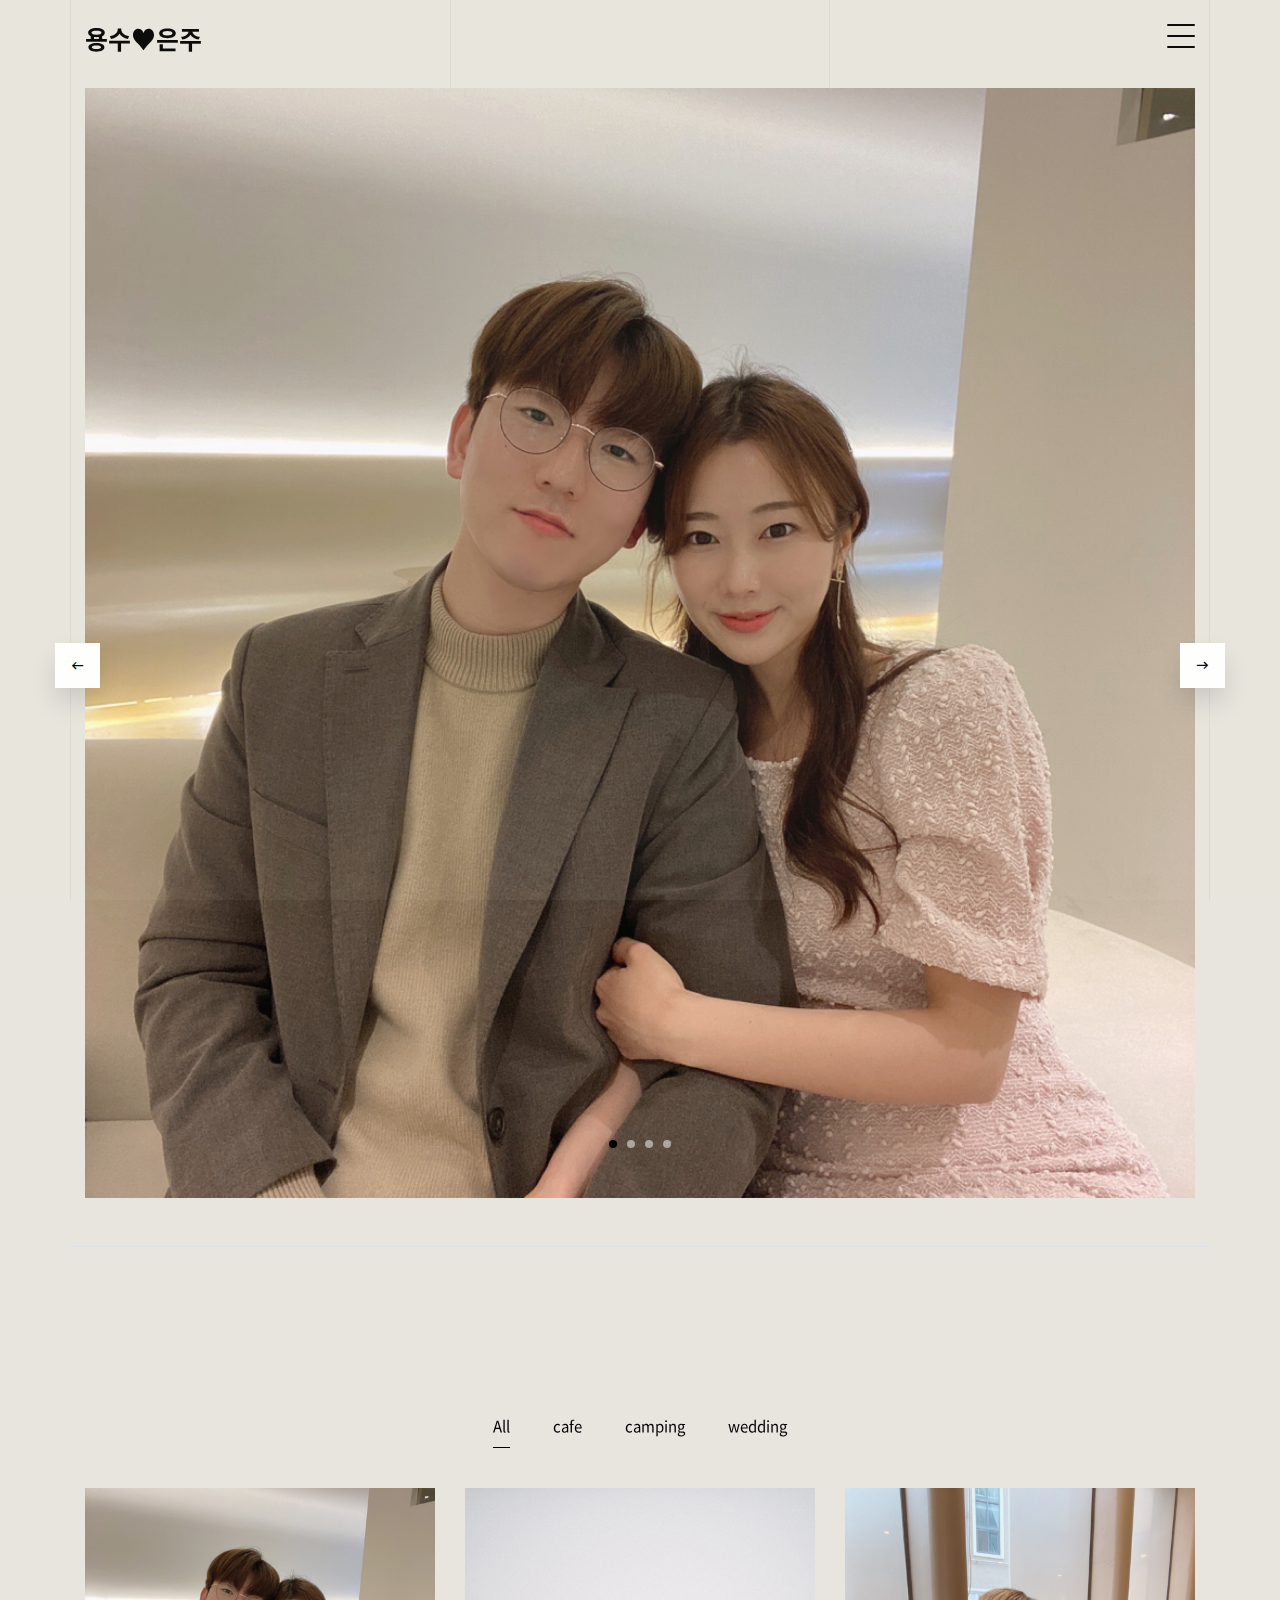
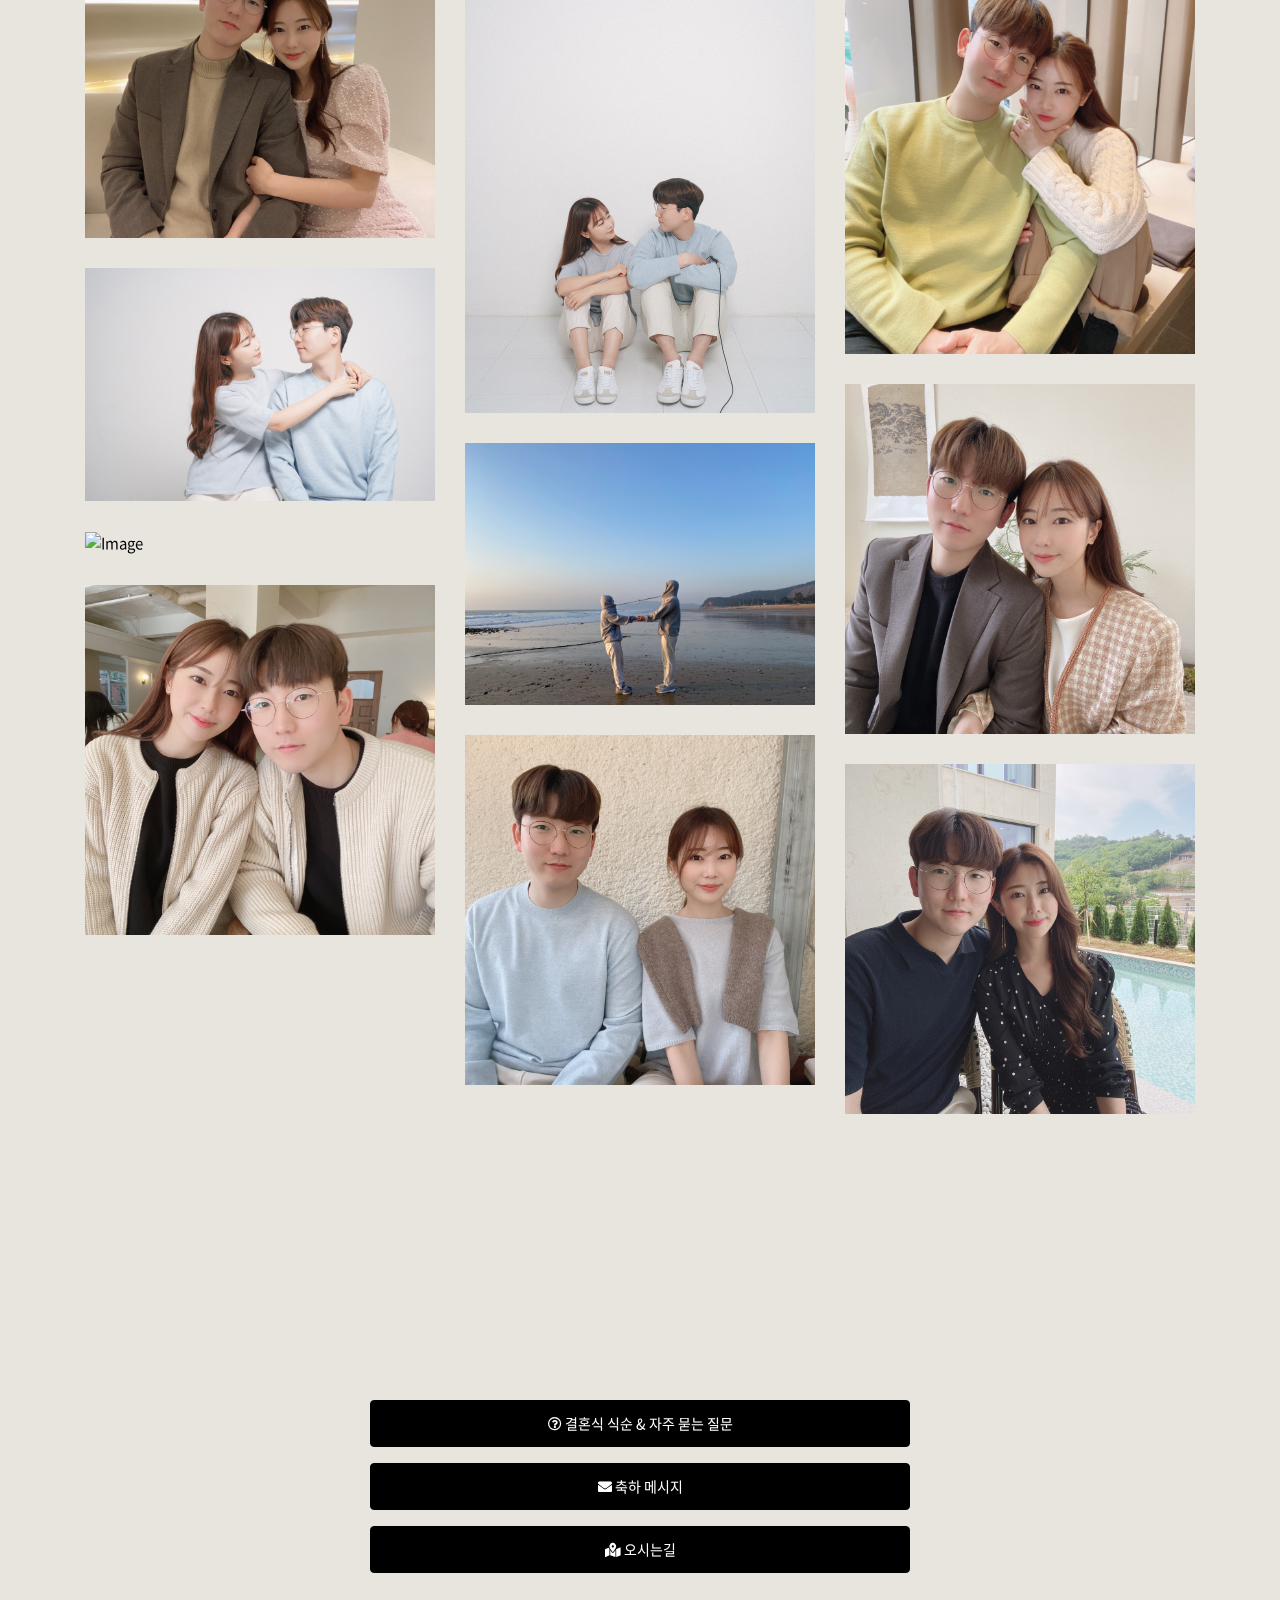
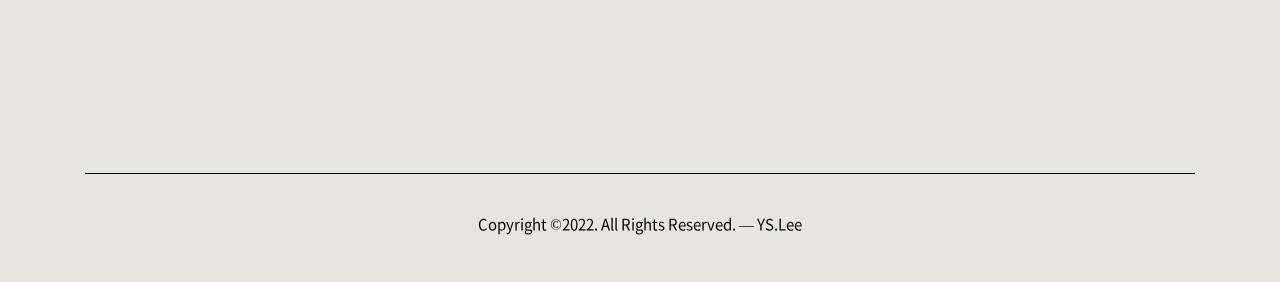
==== gallery.html @ fbb7b059 "main 작업" ====
<!doctype html>
<html lang="ko">
<head>
  <meta charset="utf-8">
  <meta name="viewport" content="width=device-width, initial-scale=1, shrink-to-fit=no">
  <link rel="shortcut icon" href="favicon.png">

  <link href="css/font.css" rel="stylesheet">
  
  <link rel="stylesheet" href="css/bootstrap.min.css">
  <link rel="stylesheet" href="css/animate.min.css">
  <link rel="stylesheet" href="css/owl.carousel.min.css">
  <link rel="stylesheet" href="css/owl.theme.default.min.css">
  <link rel="stylesheet" href="fonts/icomoon/style.css">
  <link rel="stylesheet" href="fonts/feather/style.css">
  <link rel="stylesheet" href="fonts/flaticon/font/flaticon.css">
  <link rel="stylesheet" href="css/jquery.fancybox.min.css">
  <link rel="stylesheet" href="css/aos.css">
  <link rel="stylesheet" href="css/style.css">

  <link rel="stylesheet" href="https://cdnjs.cloudflare.com/ajax/libs/font-awesome/5.8.2/css/all.min.css"/>

  <title>♥ | 용수♥은주</title>
</head>
<body>
  <div class="lines-wrap">
    <div class="lines-inner">
      <div class="lines"></div>
    </div>
  </div>

  <div class="site-mobile-menu site-navbar-target">
    <div class="site-mobile-menu-header">
      <div class="site-mobile-menu-close">
        <span class="icofont-close js-menu-toggle"></span>
      </div>
    </div>
    <div class="site-mobile-menu-body"></div>
  </div>


  <nav class="site-nav">
    <div class="container">
      <div class="site-navigation">
        <a href="index.html" class="logo float-left m-0">용수♥은주</a>

        <ul class="js-clone-nav d-none d-lg-inline-noone text-left site-menu">
          <li><a href="index.html">♥</a></li>
          <li class="active"><a href="gallery.html">갤러리</a></li>
          <li><a href="information.html">정보</a></li>
          <li><a href="#">축하 메시지</a></li>
          <li><a href="#">오시는길</a></li>
        </ul>

        <a href="#" class="burger ml-auto float-right site-menu-toggle js-menu-toggle d-inline-block d-lg-block" data-toggle="collapse" data-target="#main-navbar">
          <span></span>
        </a>

      </div>
    </div>
  </nav>

  <div class="container pt-5 pb-5 mb-5 border-bottom">
    <div class="row">
      <div class="col-lg-12">
        <div class="main-slider owl-single dots-absolute owl-carousel">
          <img src="img/a1.jpg" alt="Image" class="img-fluid">
          <img src="img/a2.jpg" alt="Image" class="img-fluid">
          <img src="img/a3.jpg" alt="Image" class="img-fluid">
          <img src="img/a4.jpg" alt="Image" class="img-fluid">
        </div>
      </div>
    </div>
  </div>

  <div class="site-section" id="portfolio-section">
    <div class="container">

      <div class="filters" data-aos="fade-up" data-aos-delay="100">
        <ul>
          <li class="active" data-filter="*">All</li>
          <li data-filter=".cafe">cafe</li>
          <li data-filter=".camping">camping</li>
          <li data-filter=".wedding">wedding</li>
        </ul>
      </div>

      <div class="filters-content mb-5" data-aos="fade-up" data-aos-delay="200">
        <div class="row grid">
          <div class="isotope-card col-sm-4 all cafe">
            <a href="img/a1.jpg" data-fancybox="gal">
              <img src="img/a1.jpg" alt="Image" class="img-fluid">
              <div class="contents">
                <h3>2020.11</h3>
                <div class="cat">카페</div>
              </div>
            </a>
          </div>

          <div class="isotope-card col-sm-4 all wedding">
            <a href="img/w1.jpg" data-fancybox="gal">
              <img src="img/w1.jpg" alt="Image" class="img-fluid">
              <div class="contents">
                <h3>2021.03</h3>
                <div class="cat">웨딩</div>
              </div>
            </a>
          </div>

          <div class="isotope-card col-sm-4 all cafe">
            <a href="img/q1.jpg" data-fancybox="gal">
              <img src="img/q1.jpg" alt="Image" class="img-fluid">
              <div class="contents">
                <h3>2021.12</h3>
                <div class="cat">카페</div>
              </div>
            </a>
          </div>

          <div class="isotope-card col-sm-4 all wedding">
            <a href="img/w2.jpg" data-fancybox="gal">
              <img src="img/w2.jpg" alt="Image" class="img-fluid">
              <div class="contents">
                <h3>2021.03</h3>
                <div class="cat">웨딩</div>
              </div>
            </a>
          </div>

          <div class="isotope-card col-sm-4 all cafe">
            <a href="img/a2.jpg" data-fancybox="gal">
              <img src="img/a2.jpg" alt="Image" class="img-fluid">
              <div class="contents">
                <h3>2021.01</h3>
                <div class="cat">카페</div>
              </div>
            </a>
          </div>

          <div class="isotope-card col-sm-4 all camping">
            <a href="img/q3.jpg" data-fancybox="gal">
              <img src="img/q3.jpg" alt="Image" class="img-fluid">
              <div class="contents">
                <h3>2021.02</h3>
                <div class="cat">캠핑</div>
              </div>
            </a>
          </div>

          <div class="isotope-card col-sm-4 all camping">
            <a href="img/q4.jpg" data-fancybox="gal">
              <img src="img/q4.jpg" alt="Image" class="img-fluid">
              <div class="contents">
                <h3>2021.09</h3>
                <div class="cat">캠핑</div>
              </div>
            </a>
          </div>

          <div class="isotope-card col-sm-4 all cafe">
            <a href="img/a3.jpg" data-fancybox="gal">
              <img src="img/a3.jpg" alt="Image" class="img-fluid">
              <div class="contents">
                <h3>2021.01</h3>
                <div class="cat">카페</div>
              </div>
            </a>
          </div>

          <div class="isotope-card col-sm-4 all cafe">
            <a href="img/a4.jpg" data-fancybox="gal">
              <img src="img/a4.jpg" alt="Image" class="img-fluid">
              <div class="contents">
                <h3>2021.01</h3>
                <div class="cat">카페</div>
              </div>
            </a>
          </div>

          <div class="isotope-card col-sm-4 all cafe">
            <a href="img/a5.jpg" data-fancybox="gal">
              <img src="img/a5.jpg" alt="Image" class="img-fluid">
              <div class="contents">
                <h3>2021.01</h3>
                <div class="cat">카페</div>
              </div>
            </a>
          </div>

        </div>
      </div>
    </div>
  </div>


  <div class="custom-hero">
    <div class="container">
      <div class="row justify-content-center mb-4">
        <div class="col-lg-6">
          <p class="mt-2"><a href="information.html" class="btn btn-primary" style="width: 100%;"><i class="far fa-question-circle"></i> 결혼식 식순 & 자주 묻는 질문</a></p>
          <p class="mt-2"><a href="#" class="btn btn-primary" style="width: 100%;"><i class="fas fa-envelope"></i> 축하 메시지</a></p>
          <p class="mt-2"><a href="#" class="btn btn-primary" style="width: 100%;"><i class="fas fa-map-marked-alt"></i> 오시는길</a></p>
        </div>
      </div>
    </div>
  </div>

  <div class="site-footer">
    <div class="container">
      <div class="row justify-content-center text-center copyright">
        <div class="col-md-8">
          <p>Copyright &copy;2022. All Rights Reserved. &mdash; YS.Lee</p>
        </div>
      </div>
    </div>
  </div>


  <div id="overlayer"></div>
  <div class="loader">
    <div class="spinner-border" role="status">
      <span class="sr-only">Loading...</span>
    </div>
  </div>

  <script src="js/jquery-3.5.1.min.js"></script>
  <script src="js/jquery-migrate-3.0.0.min.js"></script>
  <script src="js/popper.min.js"></script>    <!--툴팁 및 팝오버 포지셔닝 엔진 js-->
  <script src="js/bootstrap.min.js"></script>    <!--bootstrap js-->
  <script src="js/owl.carousel.min.js"></script>    <!--반응형 캐러셀 슬라이더 js-->
  <script src="js/aos.js"></script>    <!--스크롤 라이브러리에 애니메이션 js-->
  <script src="js/imagesloaded.pkgd.js"></script>    <!--이미지가 모두 로딩되었는지 감지 js-->
  <script src="js/isotope.pkgd.min.js"></script>    <!--항목별로 볼 수 있는 필터와 이미지 정렬 js-->
  <script src="js/jquery.animateNumber.min.js"></script>    <!--숫자 카운팅 js-->
  <script src="js/jquery.stellar.min.js"></script>    <!--화면 스크롤 애니메이션 효과 js-->
  <script src="js/jarallax.min.js"></script>
  <script src="js/jarallax-element.min.js"></script>
  <script src="js/jquery.waypoints.min.js"></script>
  <script src="js/jquery.fancybox.min.js"></script>

  <script src="js/jquery.lettering.js"></script>


  <script src="js/TweenMax.min.js"></script>
  <script src="js/ScrollMagic.min.js"></script>
  <script src="js/scrollmagic.animation.gsap.min.js"></script>
  <script src="js/debug.addIndicators.min.js"></script>


  <script src="js/custom.js"></script>

  
</body>
</html>
---- css/font.css ----
@font-face {
    font-family: 'Noto Sans KR';
    font-style: normal;
    font-weight: 100;
    src: url(../fonts/NotoSans-Thin.woff) format('woff');
}

@font-face {
    font-family: 'Noto Sans KR';
    font-style: normal;
    font-weight: 300;
    src: url(../fonts/NotoSans-Light.woff) format('woff');
}

@font-face {
    font-family: 'Noto Sans KR';
    font-style: normal;
    font-weight: 400;
    src: url(../fonts/NotoSans-Regular.woff) format('woff');
}

@font-face {
    font-family: 'Noto Sans KR';
    font-style: normal;
    font-weight: 500;
    src: url(../fonts/NotoSans-Medium.woff) format('woff');
}

@font-face {
    font-family: 'Noto Sans KR';
    font-style: normal;
    font-weight: 700;
    src: url(../fonts/NotoSans-Bold.woff) format('woff');
}

@font-face {
    font-family: 'Noto Sans KR';
    font-style: normal;
    font-weight: 900;
    src: url(../fonts/NotoSans-Black.woff) format('woff');
}

body, h1, h2, h3, h4, h5, h6, input, textarea, select {
    font-family: 'Noto Sans KR', sans-serif;
}
---- fonts/icomoon/style.css ----
@font-face {
  font-family: 'icomoon';
  src:  url('fonts/icomoon.eot?10si43');
  src:  url('fonts/icomoon.eot?10si43#iefix') format('embedded-opentype'),
    url('fonts/icomoon.ttf?10si43') format('truetype'),
    url('fonts/icomoon.woff?10si43') format('woff'),
    url('fonts/icomoon.svg?10si43#icomoon') format('svg');
  font-weight: normal;
  font-style: normal;
}

[class^="icon-"], [class*=" icon-"] {
  /* use !important to prevent issues with browser extensions that change fonts */
  font-family: 'icomoon' !important;
  speak: none;
  font-style: normal;
  font-weight: normal;
  font-variant: normal;
  text-transform: none;
  line-height: 1;

  /* Better Font Rendering =========== */
  -webkit-font-smoothing: antialiased;
  -moz-osx-font-smoothing: grayscale;
}

.icon-asterisk:before {
  content: "\f069";
}
.icon-plus:before {
  content: "\f067";
}
.icon-question:before {
  content: "\f128";
}
.icon-minus:before {
  content: "\f068";
}
.icon-glass:before {
  content: "\f000";
}
.icon-music:before {
  content: "\f001";
}
.icon-search:before {
  content: "\f002";
}
.icon-envelope-o:before {
  content: "\f003";
}
.icon-heart:before {
  content: "\f004";
}
.icon-star:before {
  content: "\f005";
}
.icon-star-o:before {
  content: "\f006";
}
.icon-user:before {
  content: "\f007";
}
.icon-film:before {
  content: "\f008";
}
.icon-th-large:before {
  content: "\f009";
}
.icon-th:before {
  content: "\f00a";
}
.icon-th-list:before {
  content: "\f00b";
}
.icon-check:before {
  content: "\f00c";
}
.icon-close:before {
  content: "\f00d";
}
.icon-remove:before {
  content: "\f00d";
}
.icon-times:before {
  content: "\f00d";
}
.icon-search-plus:before {
  content: "\f00e";
}
.icon-search-minus:before {
  content: "\f010";
}
.icon-power-off:before {
  content: "\f011";
}
.icon-signal:before {
  content: "\f012";
}
.icon-cog:before {
  content: "\f013";
}
.icon-gear:before {
  content: "\f013";
}
.icon-trash-o:before {
  content: "\f014";
}
.icon-home:before {
  content: "\f015";
}
.icon-file-o:before {
  content: "\f016";
}
.icon-clock-o:before {
  content: "\f017";
}
.icon-road:before {
  content: "\f018";
}
.icon-download:before {
  content: "\f019";
}
.icon-arrow-circle-o-down:before {
  content: "\f01a";
}
.icon-arrow-circle-o-up:before {
  content: "\f01b";
}
.icon-inbox:before {
  content: "\f01c";
}
.icon-play-circle-o:before {
  content: "\f01d";
}
.icon-repeat:before {
  content: "\f01e";
}
.icon-rotate-right:before {
  content: "\f01e";
}
.icon-refresh:before {
  content: "\f021";
}
.icon-list-alt:before {
  content: "\f022";
}
.icon-lock:before {
  content: "\f023";
}
.icon-flag:before {
  content: "\f024";
}
.icon-headphones:before {
  content: "\f025";
}
.icon-volume-off:before {
  content: "\f026";
}
.icon-volume-down:before {
  content: "\f027";
}
.icon-volume-up:before {
  content: "\f028";
}
.icon-qrcode:before {
  content: "\f029";
}
.icon-barcode:before {
  content: "\f02a";
}
.icon-tag:before {
  content: "\f02b";
}
.icon-tags:before {
  content: "\f02c";
}
.icon-book:before {
  content: "\f02d";
}
.icon-bookmark:before {
  content: "\f02e";
}
.icon-print:before {
  content: "\f02f";
}
.icon-camera:before {
  content: "\f030";
}
.icon-font:before {
  content: "\f031";
}
.icon-bold:before {
  content: "\f032";
}
.icon-italic:before {
  content: "\f033";
}
.icon-text-height:before {
  content: "\f034";
}
.icon-text-width:before {
  content: "\f035";
}
.icon-align-left:before {
  content: "\f036";
}
.icon-align-center:before {
  content: "\f037";
}
.icon-align-right:before {
  content: "\f038";
}
.icon-align-justify:before {
  content: "\f039";
}
.icon-list:before {
  content: "\f03a";
}
.icon-dedent:before {
  content: "\f03b";
}
.icon-outdent:before {
  content: "\f03b";
}
.icon-indent:before {
  content: "\f03c";
}
.icon-video-camera:before {
  content: "\f03d";
}
.icon-image:before {
  content: "\f03e";
}
.icon-photo:before {
  content: "\f03e";
}
.icon-picture-o:before {
  content: "\f03e";
}
.icon-pencil:before {
  content: "\f040";
}
.icon-map-marker:before {
  content: "\f041";
}
.icon-adjust:before {
  content: "\f042";
}
.icon-tint:before {
  content: "\f043";
}
.icon-edit:before {
  content: "\f044";
}
.icon-pencil-square-o:before {
  content: "\f044";
}
.icon-share-square-o:before {
  content: "\f045";
}
.icon-check-square-o:before {
  content: "\f046";
}
.icon-arrows:before {
  content: "\f047";
}
.icon-step-backward:before {
  content: "\f048";
}
.icon-fast-backward:before {
  content: "\f049";
}
.icon-backward:before {
  content: "\f04a";
}
.icon-play:before {
  content: "\f04b";
}
.icon-pause:before {
  content: "\f04c";
}
.icon-stop:before {
  content: "\f04d";
}
.icon-forward:before {
  content: "\f04e";
}
.icon-fast-forward:before {
  content: "\f050";
}
.icon-step-forward:before {
  content: "\f051";
}
.icon-eject:before {
  content: "\f052";
}
.icon-chevron-left:before {
  content: "\f053";
}
.icon-chevron-right:before {
  content: "\f054";
}
.icon-plus-circle:before {
  content: "\f055";
}
.icon-minus-circle:before {
  content: "\f056";
}
.icon-times-circle:before {
  content: "\f057";
}
.icon-check-circle:before {
  content: "\f058";
}
.icon-question-circle:before {
  content: "\f059";
}
.icon-info-circle:before {
  content: "\f05a";
}
.icon-crosshairs:before {
  content: "\f05b";
}
.icon-times-circle-o:before {
  content: "\f05c";
}
.icon-check-circle-o:before {
  content: "\f05d";
}
.icon-ban:before {
  content: "\f05e";
}
.icon-arrow-left:before {
  content: "\f060";
}
.icon-arrow-right:before {
  content: "\f061";
}
.icon-arrow-up:before {
  content: "\f062";
}
.icon-arrow-down:before {
  content: "\f063";
}
.icon-mail-forward:before {
  content: "\f064";
}
.icon-share:before {
  content: "\f064";
}
.icon-expand:before {
  content: "\f065";
}
.icon-compress:before {
  content: "\f066";
}
.icon-exclamation-circle:before {
  content: "\f06a";
}
.icon-gift:before {
  content: "\f06b";
}
.icon-leaf:before {
  content: "\f06c";
}
.icon-fire:before {
  content: "\f06d";
}
.icon-eye:before {
  content: "\f06e";
}
.icon-eye-slash:before {
  content: "\f070";
}
.icon-exclamation-triangle:before {
  content: "\f071";
}
.icon-warning:before {
  content: "\f071";
}
.icon-plane:before {
  content: "\f072";
}
.icon-calendar:before {
  content: "\f073";
}
.icon-random:before {
  content: "\f074";
}
.icon-comment:before {
  content: "\f075";
}
.icon-magnet:before {
  content: "\f076";
}
.icon-chevron-up:before {
  content: "\f077";
}
.icon-chevron-down:before {
  content: "\f078";
}
.icon-retweet:before {
  content: "\f079";
}
.icon-shopping-cart:before {
  content: "\f07a";
}
.icon-folder:before {
  content: "\f07b";
}
.icon-folder-open:before {
  content: "\f07c";
}
.icon-arrows-v:before {
  content: "\f07d";
}
.icon-arrows-h:before {
  content: "\f07e";
}
.icon-bar-chart:before {
  content: "\f080";
}
.icon-bar-chart-o:before {
  content: "\f080";
}
.icon-twitter-square:before {
  content: "\f081";
}
.icon-facebook-square:before {
  content: "\f082";
}
.icon-camera-retro:before {
  content: "\f083";
}
.icon-key:before {
  content: "\f084";
}
.icon-cogs:before {
  content: "\f085";
}
.icon-gears:before {
  content: "\f085";
}
.icon-comments:before {
  content: "\f086";
}
.icon-thumbs-o-up:before {
  content: "\f087";
}
.icon-thumbs-o-down:before {
  content: "\f088";
}
.icon-star-half:before {
  content: "\f089";
}
.icon-heart-o:before {
  content: "\f08a";
}
.icon-sign-out:before {
  content: "\f08b";
}
.icon-linkedin-square:before {
  content: "\f08c";
}
.icon-thumb-tack:before {
  content: "\f08d";
}
.icon-external-link:before {
  content: "\f08e";
}
.icon-sign-in:before {
  content: "\f090";
}
.icon-trophy:before {
  content: "\f091";
}
.icon-github-square:before {
  content: "\f092";
}
.icon-upload:before {
  content: "\f093";
}
.icon-lemon-o:before {
  content: "\f094";
}
.icon-phone:before {
  content: "\f095";
}
.icon-square-o:before {
  content: "\f096";
}
.icon-bookmark-o:before {
  content: "\f097";
}
.icon-phone-square:before {
  content: "\f098";
}
.icon-twitter:before {
  content: "\f099";
}
.icon-facebook:before {
  content: "\f09a";
}
.icon-facebook-f:before {
  content: "\f09a";
}
.icon-github:before {
  content: "\f09b";
}
.icon-unlock:before {
  content: "\f09c";
}
.icon-credit-card:before {
  content: "\f09d";
}
.icon-feed:before {
  content: "\f09e";
}
.icon-rss:before {
  content: "\f09e";
}
.icon-hdd-o:before {
  content: "\f0a0";
}
.icon-bullhorn:before {
  content: "\f0a1";
}
.icon-bell-o:before {
  content: "\f0a2";
}
.icon-certificate:before {
  content: "\f0a3";
}
.icon-hand-o-right:before {
  content: "\f0a4";
}
.icon-hand-o-left:before {
  content: "\f0a5";
}
.icon-hand-o-up:before {
  content: "\f0a6";
}
.icon-hand-o-down:before {
  content: "\f0a7";
}
.icon-arrow-circle-left:before {
  content: "\f0a8";
}
.icon-arrow-circle-right:before {
  content: "\f0a9";
}
.icon-arrow-circle-up:before {
  content: "\f0aa";
}
.icon-arrow-circle-down:before {
  content: "\f0ab";
}
.icon-globe:before {
  content: "\f0ac";
}
.icon-wrench:before {
  content: "\f0ad";
}
.icon-tasks:before {
  content: "\f0ae";
}
.icon-filter:before {
  content: "\f0b0";
}
.icon-briefcase:before {
  content: "\f0b1";
}
.icon-arrows-alt:before {
  content: "\f0b2";
}
.icon-group:before {
  content: "\f0c0";
}
.icon-users:before {
  content: "\f0c0";
}
.icon-chain:before {
  content: "\f0c1";
}
.icon-link:before {
  content: "\f0c1";
}
.icon-cloud:before {
  content: "\f0c2";
}
.icon-flask:before {
  content: "\f0c3";
}
.icon-cut:before {
  content: "\f0c4";
}
.icon-scissors:before {
  content: "\f0c4";
}
.icon-copy:before {
  content: "\f0c5";
}
.icon-files-o:before {
  content: "\f0c5";
}
.icon-paperclip:before {
  content: "\f0c6";
}
.icon-floppy-o:before {
  content: "\f0c7";
}
.icon-save:before {
  content: "\f0c7";
}
.icon-square:before {
  content: "\f0c8";
}
.icon-bars:before {
  content: "\f0c9";
}
.icon-navicon:before {
  content: "\f0c9";
}
.icon-reorder:before {
  content: "\f0c9";
}
.icon-list-ul:before {
  content: "\f0ca";
}
.icon-list-ol:before {
  content: "\f0cb";
}
.icon-strikethrough:before {
  content: "\f0cc";
}
.icon-underline:before {
  content: "\f0cd";
}
.icon-table:before {
  content: "\f0ce";
}
.icon-magic:before {
  content: "\f0d0";
}
.icon-truck:before {
  content: "\f0d1";
}
.icon-pinterest:before {
  content: "\f0d2";
}
.icon-pinterest-square:before {
  content: "\f0d3";
}
.icon-google-plus-square:before {
  content: "\f0d4";
}
.icon-google-plus:before {
  content: "\f0d5";
}
.icon-money:before {
  content: "\f0d6";
}
.icon-caret-down:before {
  content: "\f0d7";
}
.icon-caret-up:before {
  content: "\f0d8";
}
.icon-caret-left:before {
  content: "\f0d9";
}
.icon-caret-right:before {
  content: "\f0da";
}
.icon-columns:before {
  content: "\f0db";
}
.icon-sort:before {
  content: "\f0dc";
}
.icon-unsorted:before {
  content: "\f0dc";
}
.icon-sort-desc:before {
  content: "\f0dd";
}
.icon-sort-down:before {
  content: "\f0dd";
}
.icon-sort-asc:before {
  content: "\f0de";
}
.icon-sort-up:before {
  content: "\f0de";
}
.icon-envelope:before {
  content: "\f0e0";
}
.icon-linkedin:before {
  content: "\f0e1";
}
.icon-rotate-left:before {
  content: "\f0e2";
}
.icon-undo:before {
  content: "\f0e2";
}
.icon-gavel:before {
  content: "\f0e3";
}
.icon-legal:before {
  content: "\f0e3";
}
.icon-dashboard:before {
  content: "\f0e4";
}
.icon-tachometer:before {
  content: "\f0e4";
}
.icon-comment-o:before {
  content: "\f0e5";
}
.icon-comments-o:before {
  content: "\f0e6";
}
.icon-bolt:before {
  content: "\f0e7";
}
.icon-flash:before {
  content: "\f0e7";
}
.icon-sitemap:before {
  content: "\f0e8";
}
.icon-umbrella:before {
  content: "\f0e9";
}
.icon-clipboard:before {
  content: "\f0ea";
}
.icon-paste:before {
  content: "\f0ea";
}
.icon-lightbulb-o:before {
  content: "\f0eb";
}
.icon-exchange:before {
  content: "\f0ec";
}
.icon-cloud-download:before {
  content: "\f0ed";
}
.icon-cloud-upload:before {
  content: "\f0ee";
}
.icon-user-md:before {
  content: "\f0f0";
}
.icon-stethoscope:before {
  content: "\f0f1";
}
.icon-suitcase:before {
  content: "\f0f2";
}
.icon-bell:before {
  content: "\f0f3";
}
.icon-coffee:before {
  content: "\f0f4";
}
.icon-cutlery:before {
  content: "\f0f5";
}
.icon-file-text-o:before {
  content: "\f0f6";
}
.icon-building-o:before {
  content: "\f0f7";
}
.icon-hospital-o:before {
  content: "\f0f8";
}
.icon-ambulance:before {
  content: "\f0f9";
}
.icon-medkit:before {
  content: "\f0fa";
}
.icon-fighter-jet:before {
  content: "\f0fb";
}
.icon-beer:before {
  content: "\f0fc";
}
.icon-h-square:before {
  content: "\f0fd";
}
.icon-plus-square:before {
  content: "\f0fe";
}
.icon-angle-double-left:before {
  content: "\f100";
}
.icon-angle-double-right:before {
  content: "\f101";
}
.icon-angle-double-up:before {
  content: "\f102";
}
.icon-angle-double-down:before {
  content: "\f103";
}
.icon-angle-left:before {
  content: "\f104";
}
.icon-angle-right:before {
  content: "\f105";
}
.icon-angle-up:before {
  content: "\f106";
}
.icon-angle-down:before {
  content: "\f107";
}
.icon-desktop:before {
  content: "\f108";
}
.icon-laptop:before {
  content: "\f109";
}
.icon-tablet:before {
  content: "\f10a";
}
.icon-mobile:before {
  content: "\f10b";
}
.icon-mobile-phone:before {
  content: "\f10b";
}
.icon-circle-o:before {
  content: "\f10c";
}
.icon-quote-left:before {
  content: "\f10d";
}
.icon-quote-right:before {
  content: "\f10e";
}
.icon-spinner:before {
  content: "\f110";
}
.icon-circle:before {
  content: "\f111";
}
.icon-mail-reply:before {
  content: "\f112";
}
.icon-reply:before {
  content: "\f112";
}
.icon-github-alt:before {
  content: "\f113";
}
.icon-folder-o:before {
  content: "\f114";
}
.icon-folder-open-o:before {
  content: "\f115";
}
.icon-smile-o:before {
  content: "\f118";
}
.icon-frown-o:before {
  content: "\f119";
}
.icon-meh-o:before {
  content: "\f11a";
}
.icon-gamepad:before {
  content: "\f11b";
}
.icon-keyboard-o:before {
  content: "\f11c";
}
.icon-flag-o:before {
  content: "\f11d";
}
.icon-flag-checkered:before {
  content: "\f11e";
}
.icon-terminal:before {
  content: "\f120";
}
.icon-code:before {
  content: "\f121";
}
.icon-mail-reply-all:before {
  content: "\f122";
}
.icon-reply-all:before {
  content: "\f122";
}
.icon-star-half-empty:before {
  content: "\f123";
}
.icon-star-half-full:before {
  content: "\f123";
}
.icon-star-half-o:before {
  content: "\f123";
}
.icon-location-arrow:before {
  content: "\f124";
}
.icon-crop:before {
  content: "\f125";
}
.icon-code-fork:before {
  content: "\f126";
}
.icon-chain-broken:before {
  content: "\f127";
}
.icon-unlink:before {
  content: "\f127";
}
.icon-info:before {
  content: "\f129";
}
.icon-exclamation:before {
  content: "\f12a";
}
.icon-superscript:before {
  content: "\f12b";
}
.icon-subscript:before {
  content: "\f12c";
}
.icon-eraser:before {
  content: "\f12d";
}
.icon-puzzle-piece:before {
  content: "\f12e";
}
.icon-microphone:before {
  content: "\f130";
}
.icon-microphone-slash:before {
  content: "\f131";
}
.icon-shield:before {
  content: "\f132";
}
.icon-calendar-o:before {
  content: "\f133";
}
.icon-fire-extinguisher:before {
  content: "\f134";
}
.icon-rocket:before {
  content: "\f135";
}
.icon-maxcdn:before {
  content: "\f136";
}
.icon-chevron-circle-left:before {
  content: "\f137";
}
.icon-chevron-circle-right:before {
  content: "\f138";
}
.icon-chevron-circle-up:before {
  content: "\f139";
}
.icon-chevron-circle-down:before {
  content: "\f13a";
}
.icon-html5:before {
  content: "\f13b";
}
.icon-css3:before {
  content: "\f13c";
}
.icon-anchor:before {
  content: "\f13d";
}
.icon-unlock-alt:before {
  content: "\f13e";
}
.icon-bullseye:before {
  content: "\f140";
}
.icon-ellipsis-h:before {
  content: "\f141";
}
.icon-ellipsis-v:before {
  content: "\f142";
}
.icon-rss-square:before {
  content: "\f143";
}
.icon-play-circle:before {
  content: "\f144";
}
.icon-ticket:before {
  content: "\f145";
}
.icon-minus-square:before {
  content: "\f146";
}
.icon-minus-square-o:before {
  content: "\f147";
}
.icon-level-up:before {
  content: "\f148";
}
.icon-level-down:before {
  content: "\f149";
}
.icon-check-square:before {
  content: "\f14a";
}
.icon-pencil-square:before {
  content: "\f14b";
}
.icon-external-link-square:before {
  content: "\f14c";
}
.icon-share-square:before {
  content: "\f14d";
}
.icon-compass:before {
  content: "\f14e";
}
.icon-caret-square-o-down:before {
  content: "\f150";
}
.icon-toggle-down:before {
  content: "\f150";
}
.icon-caret-square-o-up:before {
  content: "\f151";
}
.icon-toggle-up:before {
  content: "\f151";
}
.icon-caret-square-o-right:before {
  content: "\f152";
}
.icon-toggle-right:before {
  content: "\f152";
}
.icon-eur:before {
  content: "\f153";
}
.icon-euro:before {
  content: "\f153";
}
.icon-gbp:before {
  content: "\f154";
}
.icon-dollar:before {
  content: "\f155";
}
.icon-usd:before {
  content: "\f155";
}
.icon-inr:before {
  content: "\f156";
}
.icon-rupee:before {
  content: "\f156";
}
.icon-cny:before {
  content: "\f157";
}
.icon-jpy:before {
  content: "\f157";
}
.icon-rmb:before {
  content: "\f157";
}
.icon-yen:before {
  content: "\f157";
}
.icon-rouble:before {
  content: "\f158";
}
.icon-rub:before {
  content: "\f158";
}
.icon-ruble:before {
  content: "\f158";
}
.icon-krw:before {
  content: "\f159";
}
.icon-won:before {
  content: "\f159";
}
.icon-bitcoin:before {
  content: "\f15a";
}
.icon-btc:before {
  content: "\f15a";
}
.icon-file:before {
  content: "\f15b";
}
.icon-file-text:before {
  content: "\f15c";
}
.icon-sort-alpha-asc:before {
  content: "\f15d";
}
.icon-sort-alpha-desc:before {
  content: "\f15e";
}
.icon-sort-amount-asc:before {
  content: "\f160";
}
.icon-sort-amount-desc:before {
  content: "\f161";
}
.icon-sort-numeric-asc:before {
  content: "\f162";
}
.icon-sort-numeric-desc:before {
  content: "\f163";
}
.icon-thumbs-up:before {
  content: "\f164";
}
.icon-thumbs-down:before {
  content: "\f165";
}
.icon-youtube-square:before {
  content: "\f166";
}
.icon-youtube:before {
  content: "\f167";
}
.icon-xing:before {
  content: "\f168";
}
.icon-xing-square:before {
  content: "\f169";
}
.icon-youtube-play:before {
  content: "\f16a";
}
.icon-dropbox:before {
  content: "\f16b";
}
.icon-stack-overflow:before {
  content: "\f16c";
}
.icon-instagram:before {
  content: "\f16d";
}
.icon-flickr:before {
  content: "\f16e";
}
.icon-adn:before {
  content: "\f170";
}
.icon-bitbucket:before {
  content: "\f171";
}
.icon-bitbucket-square:before {
  content: "\f172";
}
.icon-tumblr:before {
  content: "\f173";
}
.icon-tumblr-square:before {
  content: "\f174";
}
.icon-long-arrow-down:before {
  content: "\f175";
}
.icon-long-arrow-up:before {
  content: "\f176";
}
.icon-long-arrow-left:before {
  content: "\f177";
}
.icon-long-arrow-right:before {
  content: "\f178";
}
.icon-apple:before {
  content: "\f179";
}
.icon-windows:before {
  content: "\f17a";
}
.icon-android:before {
  content: "\f17b";
}
.icon-linux:before {
  content: "\f17c";
}
.icon-dribbble:before {
  content: "\f17d";
}
.icon-skype:before {
  content: "\f17e";
}
.icon-foursquare:before {
  content: "\f180";
}
.icon-trello:before {
  content: "\f181";
}
.icon-female:before {
  content: "\f182";
}
.icon-male:before {
  content: "\f183";
}
.icon-gittip:before {
  content: "\f184";
}
.icon-gratipay:before {
  content: "\f184";
}
.icon-sun-o:before {
  content: "\f185";
}
.icon-moon-o:before {
  content: "\f186";
}
.icon-archive:before {
  content: "\f187";
}
.icon-bug:before {
  content: "\f188";
}
.icon-vk:before {
  content: "\f189";
}
.icon-weibo:before {
  content: "\f18a";
}
.icon-renren:before {
  content: "\f18b";
}
.icon-pagelines:before {
  content: "\f18c";
}
.icon-stack-exchange:before {
  content: "\f18d";
}
.icon-arrow-circle-o-right:before {
  content: "\f18e";
}
.icon-arrow-circle-o-left:before {
  content: "\f190";
}
.icon-caret-square-o-left:before {
  content: "\f191";
}
.icon-toggle-left:before {
  content: "\f191";
}
.icon-dot-circle-o:before {
  content: "\f192";
}
.icon-wheelchair:before {
  content: "\f193";
}
.icon-vimeo-square:before {
  content: "\f194";
}
.icon-try:before {
  content: "\f195";
}
.icon-turkish-lira:before {
  content: "\f195";
}
.icon-plus-square-o:before {
  content: "\f196";
}
.icon-space-shuttle:before {
  content: "\f197";
}
.icon-slack:before {
  content: "\f198";
}
.icon-envelope-square:before {
  content: "\f199";
}
.icon-wordpress:before {
  content: "\f19a";
}
.icon-openid:before {
  content: "\f19b";
}
.icon-bank:before {
  content: "\f19c";
}
.icon-institution:before {
  content: "\f19c";
}
.icon-university:before {
  content: "\f19c";
}
.icon-graduation-cap:before {
  content: "\f19d";
}
.icon-mortar-board:before {
  content: "\f19d";
}
.icon-yahoo:before {
  content: "\f19e";
}
.icon-google:before {
  content: "\f1a0";
}
.icon-reddit:before {
  content: "\f1a1";
}
.icon-reddit-square:before {
  content: "\f1a2";
}
.icon-stumbleupon-circle:before {
  content: "\f1a3";
}
.icon-stumbleupon:before {
  content: "\f1a4";
}
.icon-delicious:before {
  content: "\f1a5";
}
.icon-digg:before {
  content: "\f1a6";
}
.icon-pied-piper-pp:before {
  content: "\f1a7";
}
.icon-pied-piper-alt:before {
  content: "\f1a8";
}
.icon-drupal:before {
  content: "\f1a9";
}
.icon-joomla:before {
  content: "\f1aa";
}
.icon-language:before {
  content: "\f1ab";
}
.icon-fax:before {
  content: "\f1ac";
}
.icon-building:before {
  content: "\f1ad";
}
.icon-child:before {
  content: "\f1ae";
}
.icon-paw:before {
  content: "\f1b0";
}
.icon-spoon:before {
  content: "\f1b1";
}
.icon-cube:before {
  content: "\f1b2";
}
.icon-cubes:before {
  content: "\f1b3";
}
.icon-behance:before {
  content: "\f1b4";
}
.icon-behance-square:before {
  content: "\f1b5";
}
.icon-steam:before {
  content: "\f1b6";
}
.icon-steam-square:before {
  content: "\f1b7";
}
.icon-recycle:before {
  content: "\f1b8";
}
.icon-automobile:before {
  content: "\f1b9";
}
.icon-car:before {
  content: "\f1b9";
}
.icon-cab:before {
  content: "\f1ba";
}
.icon-taxi:before {
  content: "\f1ba";
}
.icon-tree:before {
  content: "\f1bb";
}
.icon-spotify:before {
  content: "\f1bc";
}
.icon-deviantart:before {
  content: "\f1bd";
}
.icon-soundcloud:before {
  content: "\f1be";
}
.icon-database:before {
  content: "\f1c0";
}
.icon-file-pdf-o:before {
  content: "\f1c1";
}
.icon-file-word-o:before {
  content: "\f1c2";
}
.icon-file-excel-o:before {
  content: "\f1c3";
}
.icon-file-powerpoint-o:before {
  content: "\f1c4";
}
.icon-file-image-o:before {
  content: "\f1c5";
}
.icon-file-photo-o:before {
  content: "\f1c5";
}
.icon-file-picture-o:before {
  content: "\f1c5";
}
.icon-file-archive-o:before {
  content: "\f1c6";
}
.icon-file-zip-o:before {
  content: "\f1c6";
}
.icon-file-audio-o:before {
  content: "\f1c7";
}
.icon-file-sound-o:before {
  content: "\f1c7";
}
.icon-file-movie-o:before {
  content: "\f1c8";
}
.icon-file-video-o:before {
  content: "\f1c8";
}
.icon-file-code-o:before {
  content: "\f1c9";
}
.icon-vine:before {
  content: "\f1ca";
}
.icon-codepen:before {
  content: "\f1cb";
}
.icon-jsfiddle:before {
  content: "\f1cc";
}
.icon-life-bouy:before {
  content: "\f1cd";
}
.icon-life-buoy:before {
  content: "\f1cd";
}
.icon-life-ring:before {
  content: "\f1cd";
}
.icon-life-saver:before {
  content: "\f1cd";
}
.icon-support:before {
  content: "\f1cd";
}
.icon-circle-o-notch:before {
  content: "\f1ce";
}
.icon-ra:before {
  content: "\f1d0";
}
.icon-rebel:before {
  content: "\f1d0";
}
.icon-resistance:before {
  content: "\f1d0";
}
.icon-empire:before {
  content: "\f1d1";
}
.icon-ge:before {
  content: "\f1d1";
}
.icon-git-square:before {
  content: "\f1d2";
}
.icon-git:before {
  content: "\f1d3";
}
.icon-hacker-news:before {
  content: "\f1d4";
}
.icon-y-combinator-square:before {
  content: "\f1d4";
}
.icon-yc-square:before {
  content: "\f1d4";
}
.icon-tencent-weibo:before {
  content: "\f1d5";
}
.icon-qq:before {
  content: "\f1d6";
}
.icon-wechat:before {
  content: "\f1d7";
}
.icon-weixin:before {
  content: "\f1d7";
}
.icon-paper-plane:before {
  content: "\f1d8";
}
.icon-send:before {
  content: "\f1d8";
}
.icon-paper-plane-o:before {
  content: "\f1d9";
}
.icon-send-o:before {
  content: "\f1d9";
}
.icon-history:before {
  content: "\f1da";
}
.icon-circle-thin:before {
  content: "\f1db";
}
.icon-header:before {
  content: "\f1dc";
}
.icon-paragraph:before {
  content: "\f1dd";
}
.icon-sliders:before {
  content: "\f1de";
}
.icon-share-alt:before {
  content: "\f1e0";
}
.icon-share-alt-square:before {
  content: "\f1e1";
}
.icon-bomb:before {
  content: "\f1e2";
}
.icon-futbol-o:before {
  content: "\f1e3";
}
.icon-soccer-ball-o:before {
  content: "\f1e3";
}
.icon-tty:before {
  content: "\f1e4";
}
.icon-binoculars:before {
  content: "\f1e5";
}
.icon-plug:before {
  content: "\f1e6";
}
.icon-slideshare:before {
  content: "\f1e7";
}
.icon-twitch:before {
  content: "\f1e8";
}
.icon-yelp:before {
  content: "\f1e9";
}
.icon-newspaper-o:before {
  content: "\f1ea";
}
.icon-wifi:before {
  content: "\f1eb";
}
.icon-calculator:before {
  content: "\f1ec";
}
.icon-paypal:before {
  content: "\f1ed";
}
.icon-google-wallet:before {
  content: "\f1ee";
}
.icon-cc-visa:before {
  content: "\f1f0";
}
.icon-cc-mastercard:before {
  content: "\f1f1";
}
.icon-cc-discover:before {
  content: "\f1f2";
}
.icon-cc-amex:before {
  content: "\f1f3";
}
.icon-cc-paypal:before {
  content: "\f1f4";
}
.icon-cc-stripe:before {
  content: "\f1f5";
}
.icon-bell-slash:before {
  content: "\f1f6";
}
.icon-bell-slash-o:before {
  content: "\f1f7";
}
.icon-trash:before {
  content: "\f1f8";
}
.icon-copyright:before {
  content: "\f1f9";
}
.icon-at:before {
  content: "\f1fa";
}
.icon-eyedropper:before {
  content: "\f1fb";
}
.icon-paint-brush:before {
  content: "\f1fc";
}
.icon-birthday-cake:before {
  content: "\f1fd";
}
.icon-area-chart:before {
  content: "\f1fe";
}
.icon-pie-chart:before {
  content: "\f200";
}
.icon-line-chart:before {
  content: "\f201";
}
.icon-lastfm:before {
  content: "\f202";
}
.icon-lastfm-square:before {
  content: "\f203";
}
.icon-toggle-off:before {
  content: "\f204";
}
.icon-toggle-on:before {
  content: "\f205";
}
.icon-bicycle:before {
  content: "\f206";
}
.icon-bus:before {
  content: "\f207";
}
.icon-ioxhost:before {
  content: "\f208";
}
.icon-angellist:before {
  content: "\f209";
}
.icon-cc:before {
  content: "\f20a";
}
.icon-ils:before {
  content: "\f20b";
}
.icon-shekel:before {
  content: "\f20b";
}
.icon-sheqel:before {
  content: "\f20b";
}
.icon-meanpath:before {
  content: "\f20c";
}
.icon-buysellads:before {
  content: "\f20d";
}
.icon-connectdevelop:before {
  content: "\f20e";
}
.icon-dashcube:before {
  content: "\f210";
}
.icon-forumbee:before {
  content: "\f211";
}
.icon-leanpub:before {
  content: "\f212";
}
.icon-sellsy:before {
  content: "\f213";
}
.icon-shirtsinbulk:before {
  content: "\f214";
}
.icon-simplybuilt:before {
  content: "\f215";
}
.icon-skyatlas:before {
  content: "\f216";
}
.icon-cart-plus:before {
  content: "\f217";
}
.icon-cart-arrow-down:before {
  content: "\f218";
}
.icon-diamond:before {
  content: "\f219";
}
.icon-ship:before {
  content: "\f21a";
}
.icon-user-secret:before {
  content: "\f21b";
}
.icon-motorcycle:before {
  content: "\f21c";
}
.icon-street-view:before {
  content: "\f21d";
}
.icon-heartbeat:before {
  content: "\f21e";
}
.icon-venus:before {
  content: "\f221";
}
.icon-mars:before {
  content: "\f222";
}
.icon-mercury:before {
  content: "\f223";
}
.icon-intersex:before {
  content: "\f224";
}
.icon-transgender:before {
  content: "\f224";
}
.icon-transgender-alt:before {
  content: "\f225";
}
.icon-venus-double:before {
  content: "\f226";
}
.icon-mars-double:before {
  content: "\f227";
}
.icon-venus-mars:before {
  content: "\f228";
}
.icon-mars-stroke:before {
  content: "\f229";
}
.icon-mars-stroke-v:before {
  content: "\f22a";
}
.icon-mars-stroke-h:before {
  content: "\f22b";
}
.icon-neuter:before {
  content: "\f22c";
}
.icon-genderless:before {
  content: "\f22d";
}
.icon-facebook-official:before {
  content: "\f230";
}
.icon-pinterest-p:before {
  content: "\f231";
}
.icon-whatsapp:before {
  content: "\f232";
}
.icon-server:before {
  content: "\f233";
}
.icon-user-plus:before {
  content: "\f234";
}
.icon-user-times:before {
  content: "\f235";
}
.icon-bed:before {
  content: "\f236";
}
.icon-hotel:before {
  content: "\f236";
}
.icon-viacoin:before {
  content: "\f237";
}
.icon-train:before {
  content: "\f238";
}
.icon-subway:before {
  content: "\f239";
}
.icon-medium:before {
  content: "\f23a";
}
.icon-y-combinator:before {
  content: "\f23b";
}
.icon-yc:before {
  content: "\f23b";
}
.icon-optin-monster:before {
  content: "\f23c";
}
.icon-opencart:before {
  content: "\f23d";
}
.icon-expeditedssl:before {
  content: "\f23e";
}
.icon-battery:before {
  content: "\f240";
}
.icon-battery-4:before {
  content: "\f240";
}
.icon-battery-full:before {
  content: "\f240";
}
.icon-battery-3:before {
  content: "\f241";
}
.icon-battery-three-quarters:before {
  content: "\f241";
}
.icon-battery-2:before {
  content: "\f242";
}
.icon-battery-half:before {
  content: "\f242";
}
.icon-battery-1:before {
  content: "\f243";
}
.icon-battery-quarter:before {
  content: "\f243";
}
.icon-battery-0:before {
  content: "\f244";
}
.icon-battery-empty:before {
  content: "\f244";
}
.icon-mouse-pointer:before {
  content: "\f245";
}
.icon-i-cursor:before {
  content: "\f246";
}
.icon-object-group:before {
  content: "\f247";
}
.icon-object-ungroup:before {
  content: "\f248";
}
.icon-sticky-note:before {
  content: "\f249";
}
.icon-sticky-note-o:before {
  content: "\f24a";
}
.icon-cc-jcb:before {
  content: "\f24b";
}
.icon-cc-diners-club:before {
  content: "\f24c";
}
.icon-clone:before {
  content: "\f24d";
}
.icon-balance-scale:before {
  content: "\f24e";
}
.icon-hourglass-o:before {
  content: "\f250";
}
.icon-hourglass-1:before {
  content: "\f251";
}
.icon-hourglass-start:before {
  content: "\f251";
}
.icon-hourglass-2:before {
  content: "\f252";
}
.icon-hourglass-half:before {
  content: "\f252";
}
.icon-hourglass-3:before {
  content: "\f253";
}
.icon-hourglass-end:before {
  content: "\f253";
}
.icon-hourglass:before {
  content: "\f254";
}
.icon-hand-grab-o:before {
  content: "\f255";
}
.icon-hand-rock-o:before {
  content: "\f255";
}
.icon-hand-paper-o:before {
  content: "\f256";
}
.icon-hand-stop-o:before {
  content: "\f256";
}
.icon-hand-scissors-o:before {
  content: "\f257";
}
.icon-hand-lizard-o:before {
  content: "\f258";
}
.icon-hand-spock-o:before {
  content: "\f259";
}
.icon-hand-pointer-o:before {
  content: "\f25a";
}
.icon-hand-peace-o:before {
  content: "\f25b";
}
.icon-trademark:before {
  content: "\f25c";
}
.icon-registered:before {
  content: "\f25d";
}
.icon-creative-commons:before {
  content: "\f25e";
}
.icon-gg:before {
  content: "\f260";
}
.icon-gg-circle:before {
  content: "\f261";
}
.icon-tripadvisor:before {
  content: "\f262";
}
.icon-odnoklassniki:before {
  content: "\f263";
}
.icon-odnoklassniki-square:before {
  content: "\f264";
}
.icon-get-pocket:before {
  content: "\f265";
}
.icon-wikipedia-w:before {
  content: "\f266";
}
.icon-safari:before {
  content: "\f267";
}
.icon-chrome:before {
  content: "\f268";
}
.icon-firefox:before {
  content: "\f269";
}
.icon-opera:before {
  content: "\f26a";
}
.icon-internet-explorer:before {
  content: "\f26b";
}
.icon-television:before {
  content: "\f26c";
}
.icon-tv:before {
  content: "\f26c";
}
.icon-contao:before {
  content: "\f26d";
}
.icon-500px:before {
  content: "\f26e";
}
.icon-amazon:before {
  content: "\f270";
}
.icon-calendar-plus-o:before {
  content: "\f271";
}
.icon-calendar-minus-o:before {
  content: "\f272";
}
.icon-calendar-times-o:before {
  content: "\f273";
}
.icon-calendar-check-o:before {
  content: "\f274";
}
.icon-industry:before {
  content: "\f275";
}
.icon-map-pin:before {
  content: "\f276";
}
.icon-map-signs:before {
  content: "\f277";
}
.icon-map-o:before {
  content: "\f278";
}
.icon-map:before {
  content: "\f279";
}
.icon-commenting:before {
  content: "\f27a";
}
.icon-commenting-o:before {
  content: "\f27b";
}
.icon-houzz:before {
  content: "\f27c";
}
.icon-vimeo:before {
  content: "\f27d";
}
.icon-black-tie:before {
  content: "\f27e";
}
.icon-fonticons:before {
  content: "\f280";
}
.icon-reddit-alien:before {
  content: "\f281";
}
.icon-edge:before {
  content: "\f282";
}
.icon-credit-card-alt:before {
  content: "\f283";
}
.icon-codiepie:before {
  content: "\f284";
}
.icon-modx:before {
  content: "\f285";
}
.icon-fort-awesome:before {
  content: "\f286";
}
.icon-usb:before {
  content: "\f287";
}
.icon-product-hunt:before {
  content: "\f288";
}
.icon-mixcloud:before {
  content: "\f289";
}
.icon-scribd:before {
  content: "\f28a";
}
.icon-pause-circle:before {
  content: "\f28b";
}
.icon-pause-circle-o:before {
  content: "\f28c";
}
.icon-stop-circle:before {
  content: "\f28d";
}
.icon-stop-circle-o:before {
  content: "\f28e";
}
.icon-shopping-bag:before {
  content: "\f290";
}
.icon-shopping-basket:before {
  content: "\f291";
}
.icon-hashtag:before {
  content: "\f292";
}
.icon-bluetooth:before {
  content: "\f293";
}
.icon-bluetooth-b:before {
  content: "\f294";
}
.icon-percent:before {
  content: "\f295";
}
.icon-gitlab:before {
  content: "\f296";
}
.icon-wpbeginner:before {
  content: "\f297";
}
.icon-wpforms:before {
  content: "\f298";
}
.icon-envira:before {
  content: "\f299";
}
.icon-universal-access:before {
  content: "\f29a";
}
.icon-wheelchair-alt:before {
  content: "\f29b";
}
.icon-question-circle-o:before {
  content: "\f29c";
}
.icon-blind:before {
  content: "\f29d";
}
.icon-audio-description:before {
  content: "\f29e";
}
.icon-volume-control-phone:before {
  content: "\f2a0";
}
.icon-braille:before {
  content: "\f2a1";
}
.icon-assistive-listening-systems:before {
  content: "\f2a2";
}
.icon-american-sign-language-interpreting:before {
  content: "\f2a3";
}
.icon-asl-interpreting:before {
  content: "\f2a3";
}
.icon-deaf:before {
  content: "\f2a4";
}
.icon-deafness:before {
  content: "\f2a4";
}
.icon-hard-of-hearing:before {
  content: "\f2a4";
}
.icon-glide:before {
  content: "\f2a5";
}
.icon-glide-g:before {
  content: "\f2a6";
}
.icon-sign-language:before {
  content: "\f2a7";
}
.icon-signing:before {
  content: "\f2a7";
}
.icon-low-vision:before {
  content: "\f2a8";
}
.icon-viadeo:before {
  content: "\f2a9";
}
.icon-viadeo-square:before {
  content: "\f2aa";
}
.icon-snapchat:before {
  content: "\f2ab";
}
.icon-snapchat-ghost:before {
  content: "\f2ac";
}
.icon-snapchat-square:before {
  content: "\f2ad";
}
.icon-pied-piper:before {
  content: "\f2ae";
}
.icon-first-order:before {
  content: "\f2b0";
}
.icon-yoast:before {
  content: "\f2b1";
}
.icon-themeisle:before {
  content: "\f2b2";
}
.icon-google-plus-circle:before {
  content: "\f2b3";
}
.icon-google-plus-official:before {
  content: "\f2b3";
}
.icon-fa:before {
  content: "\f2b4";
}
.icon-font-awesome:before {
  content: "\f2b4";
}
.icon-handshake-o:before {
  content: "\f2b5";
}
.icon-envelope-open:before {
  content: "\f2b6";
}
.icon-envelope-open-o:before {
  content: "\f2b7";
}
.icon-linode:before {
  content: "\f2b8";
}
.icon-address-book:before {
  content: "\f2b9";
}
.icon-address-book-o:before {
  content: "\f2ba";
}
.icon-address-card:before {
  content: "\f2bb";
}
.icon-vcard:before {
  content: "\f2bb";
}
.icon-address-card-o:before {
  content: "\f2bc";
}
.icon-vcard-o:before {
  content: "\f2bc";
}
.icon-user-circle:before {
  content: "\f2bd";
}
.icon-user-circle-o:before {
  content: "\f2be";
}
.icon-user-o:before {
  content: "\f2c0";
}
.icon-id-badge:before {
  content: "\f2c1";
}
.icon-drivers-license:before {
  content: "\f2c2";
}
.icon-id-card:before {
  content: "\f2c2";
}
.icon-drivers-license-o:before {
  content: "\f2c3";
}
.icon-id-card-o:before {
  content: "\f2c3";
}
.icon-quora:before {
  content: "\f2c4";
}
.icon-free-code-camp:before {
  content: "\f2c5";
}
.icon-telegram:before {
  content: "\f2c6";
}
.icon-thermometer:before {
  content: "\f2c7";
}
.icon-thermometer-4:before {
  content: "\f2c7";
}
.icon-thermometer-full:before {
  content: "\f2c7";
}
.icon-thermometer-3:before {
  content: "\f2c8";
}
.icon-thermometer-three-quarters:before {
  content: "\f2c8";
}
.icon-thermometer-2:before {
  content: "\f2c9";
}
.icon-thermometer-half:before {
  content: "\f2c9";
}
.icon-thermometer-1:before {
  content: "\f2ca";
}
.icon-thermometer-quarter:before {
  content: "\f2ca";
}
.icon-thermometer-0:before {
  content: "\f2cb";
}
.icon-thermometer-empty:before {
  content: "\f2cb";
}
.icon-shower:before {
  content: "\f2cc";
}
.icon-bath:before {
  content: "\f2cd";
}
.icon-bathtub:before {
  content: "\f2cd";
}
.icon-s15:before {
  content: "\f2cd";
}
.icon-podcast:before {
  content: "\f2ce";
}
.icon-window-maximize:before {
  content: "\f2d0";
}
.icon-window-minimize:before {
  content: "\f2d1";
}
.icon-window-restore:before {
  content: "\f2d2";
}
.icon-times-rectangle:before {
  content: "\f2d3";
}
.icon-window-close:before {
  content: "\f2d3";
}
.icon-times-rectangle-o:before {
  content: "\f2d4";
}
.icon-window-close-o:before {
  content: "\f2d4";
}
.icon-bandcamp:before {
  content: "\f2d5";
}
.icon-grav:before {
  content: "\f2d6";
}
.icon-etsy:before {
  content: "\f2d7";
}
.icon-imdb:before {
  content: "\f2d8";
}
.icon-ravelry:before {
  content: "\f2d9";
}
.icon-eercast:before {
  content: "\f2da";
}
.icon-microchip:before {
  content: "\f2db";
}
.icon-snowflake-o:before {
  content: "\f2dc";
}
.icon-superpowers:before {
  content: "\f2dd";
}
.icon-wpexplorer:before {
  content: "\f2de";
}
.icon-meetup:before {
  content: "\f2e0";
}
.icon-3d_rotation:before {
  content: "\e84d";
}
.icon-ac_unit:before {
  content: "\eb3b";
}
.icon-alarm:before {
  content: "\e855";
}
.icon-access_alarms:before {
  content: "\e191";
}
.icon-schedule:before {
  content: "\e8b5";
}
.icon-accessibility:before {
  content: "\e84e";
}
.icon-accessible:before {
  content: "\e914";
}
.icon-account_balance:before {
  content: "\e84f";
}
.icon-account_balance_wallet:before {
  content: "\e850";
}
.icon-account_box:before {
  content: "\e851";
}
.icon-account_circle:before {
  content: "\e853";
}
.icon-adb:before {
  content: "\e60e";
}
.icon-add:before {
  content: "\e145";
}
.icon-add_a_photo:before {
  content: "\e439";
}
.icon-alarm_add:before {
  content: "\e856";
}
.icon-add_alert:before {
  content: "\e003";
}
.icon-add_box:before {
  content: "\e146";
}
.icon-add_circle:before {
  content: "\e147";
}
.icon-control_point:before {
  content: "\e3ba";
}
.icon-add_location:before {
  content: "\e567";
}
.icon-add_shopping_cart:before {
  content: "\e854";
}
.icon-queue:before {
  content: "\e03c";
}
.icon-add_to_queue:before {
  content: "\e05c";
}
.icon-adjust2:before {
  content: "\e39e";
}
.icon-airline_seat_flat:before {
  content: "\e630";
}
.icon-airline_seat_flat_angled:before {
  content: "\e631";
}
.icon-airline_seat_individual_suite:before {
  content: "\e632";
}
.icon-airline_seat_legroom_extra:before {
  content: "\e633";
}
.icon-airline_seat_legroom_normal:before {
  content: "\e634";
}
.icon-airline_seat_legroom_reduced:before {
  content: "\e635";
}
.icon-airline_seat_recline_extra:before {
  content: "\e636";
}
.icon-airline_seat_recline_normal:before {
  content: "\e637";
}
.icon-flight:before {
  content: "\e539";
}
.icon-airplanemode_inactive:before {
  content: "\e194";
}
.icon-airplay:before {
  content: "\e055";
}
.icon-airport_shuttle:before {
  content: "\eb3c";
}
.icon-alarm_off:before {
  content: "\e857";
}
.icon-alarm_on:before {
  content: "\e858";
}
.icon-album:before {
  content: "\e019";
}
.icon-all_inclusive:before {
  content: "\eb3d";
}
.icon-all_out:before {
  content: "\e90b";
}
.icon-android2:before {
  content: "\e859";
}
.icon-announcement:before {
  content: "\e85a";
}
.icon-apps:before {
  content: "\e5c3";
}
.icon-archive2:before {
  content: "\e149";
}
.icon-arrow_back:before {
  content: "\e5c4";
}
.icon-arrow_downward:before {
  content: "\e5db";
}
.icon-arrow_drop_down:before {
  content: "\e5c5";
}
.icon-arrow_drop_down_circle:before {
  content: "\e5c6";
}
.icon-arrow_drop_up:before {
  content: "\e5c7";
}
.icon-arrow_forward:before {
  content: "\e5c8";
}
.icon-arrow_upward:before {
  content: "\e5d8";
}
.icon-art_track:before {
  content: "\e060";
}
.icon-aspect_ratio:before {
  content: "\e85b";
}
.icon-poll:before {
  content: "\e801";
}
.icon-assignment:before {
  content: "\e85d";
}
.icon-assignment_ind:before {
  content: "\e85e";
}
.icon-assignment_late:before {
  content: "\e85f";
}
.icon-assignment_return:before {
  content: "\e860";
}
.icon-assignment_returned:before {
  content: "\e861";
}
.icon-assignment_turned_in:before {
  content: "\e862";
}
.icon-assistant:before {
  content: "\e39f";
}
.icon-flag2:before {
  content: "\e153";
}
.icon-attach_file:before {
  content: "\e226";
}
.icon-attach_money:before {
  content: "\e227";
}
.icon-attachment:before {
  content: "\e2bc";
}
.icon-audiotrack:before {
  content: "\e3a1";
}
.icon-autorenew:before {
  content: "\e863";
}
.icon-av_timer:before {
  content: "\e01b";
}
.icon-backspace:before {
  content: "\e14a";
}
.icon-cloud_upload:before {
  content: "\e2c3";
}
.icon-battery_alert:before {
  content: "\e19c";
}
.icon-battery_charging_full:before {
  content: "\e1a3";
}
.icon-battery_std:before {
  content: "\e1a5";
}
.icon-battery_unknown:before {
  content: "\e1a6";
}
.icon-beach_access:before {
  content: "\eb3e";
}
.icon-beenhere:before {
  content: "\e52d";
}
.icon-block:before {
  content: "\e14b";
}
.icon-bluetooth2:before {
  content: "\e1a7";
}
.icon-bluetooth_searching:before {
  content: "\e1aa";
}
.icon-bluetooth_connected:before {
  content: "\e1a8";
}
.icon-bluetooth_disabled:before {
  content: "\e1a9";
}
.icon-blur_circular:before {
  content: "\e3a2";
}
.icon-blur_linear:before {
  content: "\e3a3";
}
.icon-blur_off:before {
  content: "\e3a4";
}
.icon-blur_on:before {
  content: "\e3a5";
}
.icon-class:before {
  content: "\e86e";
}
.icon-turned_in:before {
  content: "\e8e6";
}
.icon-turned_in_not:before {
  content: "\e8e7";
}
.icon-border_all:before {
  content: "\e228";
}
.icon-border_bottom:before {
  content: "\e229";
}
.icon-border_clear:before {
  content: "\e22a";
}
.icon-border_color:before {
  content: "\e22b";
}
.icon-border_horizontal:before {
  content: "\e22c";
}
.icon-border_inner:before {
  content: "\e22d";
}
.icon-border_left:before {
  content: "\e22e";
}
.icon-border_outer:before {
  content: "\e22f";
}
.icon-border_right:before {
  content: "\e230";
}
.icon-border_style:before {
  content: "\e231";
}
.icon-border_top:before {
  content: "\e232";
}
.icon-border_vertical:before {
  content: "\e233";
}
.icon-branding_watermark:before {
  content: "\e06b";
}
.icon-brightness_1:before {
  content: "\e3a6";
}
.icon-brightness_2:before {
  content: "\e3a7";
}
.icon-brightness_3:before {
  content: "\e3a8";
}
.icon-brightness_4:before {
  content: "\e3a9";
}
.icon-brightness_low:before {
  content: "\e1ad";
}
.icon-brightness_medium:before {
  content: "\e1ae";
}
.icon-brightness_high:before {
  content: "\e1ac";
}
.icon-brightness_auto:before {
  content: "\e1ab";
}
.icon-broken_image:before {
  content: "\e3ad";
}
.icon-brush:before {
  content: "\e3ae";
}
.icon-bubble_chart:before {
  content: "\e6dd";
}
.icon-bug_report:before {
  content: "\e868";
}
.icon-build:before {
  content: "\e869";
}
.icon-burst_mode:before {
  content: "\e43c";
}
.icon-domain:before {
  content: "\e7ee";
}
.icon-business_center:before {
  content: "\eb3f";
}
.icon-cached:before {
  content: "\e86a";
}
.icon-cake:before {
  content: "\e7e9";
}
.icon-phone2:before {
  content: "\e0cd";
}
.icon-call_end:before {
  content: "\e0b1";
}
.icon-call_made:before {
  content: "\e0b2";
}
.icon-merge_type:before {
  content: "\e252";
}
.icon-call_missed:before {
  content: "\e0b4";
}
.icon-call_missed_outgoing:before {
  content: "\e0e4";
}
.icon-call_received:before {
  content: "\e0b5";
}
.icon-call_split:before {
  content: "\e0b6";
}
.icon-call_to_action:before {
  content: "\e06c";
}
.icon-camera2:before {
  content: "\e3af";
}
.icon-photo_camera:before {
  content: "\e412";
}
.icon-camera_enhance:before {
  content: "\e8fc";
}
.icon-camera_front:before {
  content: "\e3b1";
}
.icon-camera_rear:before {
  content: "\e3b2";
}
.icon-camera_roll:before {
  content: "\e3b3";
}
.icon-cancel:before {
  content: "\e5c9";
}
.icon-redeem:before {
  content: "\e8b1";
}
.icon-card_membership:before {
  content: "\e8f7";
}
.icon-card_travel:before {
  content: "\e8f8";
}
.icon-casino:before {
  content: "\eb40";
}
.icon-cast:before {
  content: "\e307";
}
.icon-cast_connected:before {
  content: "\e308";
}
.icon-center_focus_strong:before {
  content: "\e3b4";
}
.icon-center_focus_weak:before {
  content: "\e3b5";
}
.icon-change_history:before {
  content: "\e86b";
}
.icon-chat:before {
  content: "\e0b7";
}
.icon-chat_bubble:before {
  content: "\e0ca";
}
.icon-chat_bubble_outline:before {
  content: "\e0cb";
}
.icon-check2:before {
  content: "\e5ca";
}
.icon-check_box:before {
  content: "\e834";
}
.icon-check_box_outline_blank:before {
  content: "\e835";
}
.icon-check_circle:before {
  content: "\e86c";
}
.icon-navigate_before:before {
  content: "\e408";
}
.icon-navigate_next:before {
  content: "\e409";
}
.icon-child_care:before {
  content: "\eb41";
}
.icon-child_friendly:before {
  content: "\eb42";
}
.icon-chrome_reader_mode:before {
  content: "\e86d";
}
.icon-close2:before {
  content: "\e5cd";
}
.icon-clear_all:before {
  content: "\e0b8";
}
.icon-closed_caption:before {
  content: "\e01c";
}
.icon-wb_cloudy:before {
  content: "\e42d";
}
.icon-cloud_circle:before {
  content: "\e2be";
}
.icon-cloud_done:before {
  content: "\e2bf";
}
.icon-cloud_download:before {
  content: "\e2c0";
}
.icon-cloud_off:before {
  content: "\e2c1";
}
.icon-cloud_queue:before {
  content: "\e2c2";
}
.icon-code2:before {
  content: "\e86f";
}
.icon-photo_library:before {
  content: "\e413";
}
.icon-collections_bookmark:before {
  content: "\e431";
}
.icon-palette:before {
  content: "\e40a";
}
.icon-colorize:before {
  content: "\e3b8";
}
.icon-comment2:before {
  content: "\e0b9";
}
.icon-compare:before {
  content: "\e3b9";
}
.icon-compare_arrows:before {
  content: "\e915";
}
.icon-laptop2:before {
  content: "\e31e";
}
.icon-confirmation_number:before {
  content: "\e638";
}
.icon-contact_mail:before {
  content: "\e0d0";
}
.icon-contact_phone:before {
  content: "\e0cf";
}
.icon-contacts:before {
  content: "\e0ba";
}
.icon-content_copy:before {
  content: "\e14d";
}
.icon-content_cut:before {
  content: "\e14e";
}
.icon-content_paste:before {
  content: "\e14f";
}
.icon-control_point_duplicate:before {
  content: "\e3bb";
}
.icon-copyright2:before {
  content: "\e90c";
}
.icon-mode_edit:before {
  content: "\e254";
}
.icon-create_new_folder:before {
  content: "\e2cc";
}
.icon-payment:before {
  content: "\e8a1";
}
.icon-crop2:before {
  content: "\e3be";
}
.icon-crop_16_9:before {
  content: "\e3bc";
}
.icon-crop_3_2:before {
  content: "\e3bd";
}
.icon-crop_landscape:before {
  content: "\e3c3";
}
.icon-crop_7_5:before {
  content: "\e3c0";
}
.icon-crop_din:before {
  content: "\e3c1";
}
.icon-crop_free:before {
  content: "\e3c2";
}
.icon-crop_original:before {
  content: "\e3c4";
}
.icon-crop_portrait:before {
  content: "\e3c5";
}
.icon-crop_rotate:before {
  content: "\e437";
}
.icon-crop_square:before {
  content: "\e3c6";
}
.icon-dashboard2:before {
  content: "\e871";
}
.icon-data_usage:before {
  content: "\e1af";
}
.icon-date_range:before {
  content: "\e916";
}
.icon-dehaze:before {
  content: "\e3c7";
}
.icon-delete:before {
  content: "\e872";
}
.icon-delete_forever:before {
  content: "\e92b";
}
.icon-delete_sweep:before {
  content: "\e16c";
}
.icon-description:before {
  content: "\e873";
}
.icon-desktop_mac:before {
  content: "\e30b";
}
.icon-desktop_windows:before {
  content: "\e30c";
}
.icon-details:before {
  content: "\e3c8";
}
.icon-developer_board:before {
  content: "\e30d";
}
.icon-developer_mode:before {
  content: "\e1b0";
}
.icon-device_hub:before {
  content: "\e335";
}
.icon-phonelink:before {
  content: "\e326";
}
.icon-devices_other:before {
  content: "\e337";
}
.icon-dialer_sip:before {
  content: "\e0bb";
}
.icon-dialpad:before {
  content: "\e0bc";
}
.icon-directions:before {
  content: "\e52e";
}
.icon-directions_bike:before {
  content: "\e52f";
}
.icon-directions_boat:before {
  content: "\e532";
}
.icon-directions_bus:before {
  content: "\e530";
}
.icon-directions_car:before {
  content: "\e531";
}
.icon-directions_railway:before {
  content: "\e534";
}
.icon-directions_run:before {
  content: "\e566";
}
.icon-directions_transit:before {
  content: "\e535";
}
.icon-directions_walk:before {
  content: "\e536";
}
.icon-disc_full:before {
  content: "\e610";
}
.icon-dns:before {
  content: "\e875";
}
.icon-not_interested:before {
  content: "\e033";
}
.icon-do_not_disturb_alt:before {
  content: "\e611";
}
.icon-do_not_disturb_off:before {
  content: "\e643";
}
.icon-remove_circle:before {
  content: "\e15c";
}
.icon-dock:before {
  content: "\e30e";
}
.icon-done:before {
  content: "\e876";
}
.icon-done_all:before {
  content: "\e877";
}
.icon-donut_large:before {
  content: "\e917";
}
.icon-donut_small:before {
  content: "\e918";
}
.icon-drafts:before {
  content: "\e151";
}
.icon-drag_handle:before {
  content: "\e25d";
}
.icon-time_to_leave:before {
  content: "\e62c";
}
.icon-dvr:before {
  content: "\e1b2";
}
.icon-edit_location:before {
  content: "\e568";
}
.icon-eject2:before {
  content: "\e8fb";
}
.icon-markunread:before {
  content: "\e159";
}
.icon-enhanced_encryption:before {
  content: "\e63f";
}
.icon-equalizer:before {
  content: "\e01d";
}
.icon-error:before {
  content: "\e000";
}
.icon-error_outline:before {
  content: "\e001";
}
.icon-euro_symbol:before {
  content: "\e926";
}
.icon-ev_station:before {
  content: "\e56d";
}
.icon-insert_invitation:before {
  content: "\e24f";
}
.icon-event_available:before {
  content: "\e614";
}
.icon-event_busy:before {
  content: "\e615";
}
.icon-event_note:before {
  content: "\e616";
}
.icon-event_seat:before {
  content: "\e903";
}
.icon-exit_to_app:before {
  content: "\e879";
}
.icon-expand_less:before {
  content: "\e5ce";
}
.icon-expand_more:before {
  content: "\e5cf";
}
.icon-explicit:before {
  content: "\e01e";
}
.icon-explore:before {
  content: "\e87a";
}
.icon-exposure:before {
  content: "\e3ca";
}
.icon-exposure_neg_1:before {
  content: "\e3cb";
}
.icon-exposure_neg_2:before {
  content: "\e3cc";
}
.icon-exposure_plus_1:before {
  content: "\e3cd";
}
.icon-exposure_plus_2:before {
  content: "\e3ce";
}
.icon-exposure_zero:before {
  content: "\e3cf";
}
.icon-extension:before {
  content: "\e87b";
}
.icon-face:before {
  content: "\e87c";
}
.icon-fast_forward:before {
  content: "\e01f";
}
.icon-fast_rewind:before {
  content: "\e020";
}
.icon-favorite:before {
  content: "\e87d";
}
.icon-favorite_border:before {
  content: "\e87e";
}
.icon-featured_play_list:before {
  content: "\e06d";
}
.icon-featured_video:before {
  content: "\e06e";
}
.icon-sms_failed:before {
  content: "\e626";
}
.icon-fiber_dvr:before {
  content: "\e05d";
}
.icon-fiber_manual_record:before {
  content: "\e061";
}
.icon-fiber_new:before {
  content: "\e05e";
}
.icon-fiber_pin:before {
  content: "\e06a";
}
.icon-fiber_smart_record:before {
  content: "\e062";
}
.icon-get_app:before {
  content: "\e884";
}
.icon-file_upload:before {
  content: "\e2c6";
}
.icon-filter2:before {
  content: "\e3d3";
}
.icon-filter_1:before {
  content: "\e3d0";
}
.icon-filter_2:before {
  content: "\e3d1";
}
.icon-filter_3:before {
  content: "\e3d2";
}
.icon-filter_4:before {
  content: "\e3d4";
}
.icon-filter_5:before {
  content: "\e3d5";
}
.icon-filter_6:before {
  content: "\e3d6";
}
.icon-filter_7:before {
  content: "\e3d7";
}
.icon-filter_8:before {
  content: "\e3d8";
}
.icon-filter_9:before {
  content: "\e3d9";
}
.icon-filter_9_plus:before {
  content: "\e3da";
}
.icon-filter_b_and_w:before {
  content: "\e3db";
}
.icon-filter_center_focus:before {
  content: "\e3dc";
}
.icon-filter_drama:before {
  content: "\e3dd";
}
.icon-filter_frames:before {
  content: "\e3de";
}
.icon-terrain:before {
  content: "\e564";
}
.icon-filter_list:before {
  content: "\e152";
}
.icon-filter_none:before {
  content: "\e3e0";
}
.icon-filter_tilt_shift:before {
  content: "\e3e2";
}
.icon-filter_vintage:before {
  content: "\e3e3";
}
.icon-find_in_page:before {
  content: "\e880";
}
.icon-find_replace:before {
  content: "\e881";
}
.icon-fingerprint:before {
  content: "\e90d";
}
.icon-first_page:before {
  content: "\e5dc";
}
.icon-fitness_center:before {
  content: "\eb43";
}
.icon-flare:before {
  content: "\e3e4";
}
.icon-flash_auto:before {
  content: "\e3e5";
}
.icon-flash_off:before {
  content: "\e3e6";
}
.icon-flash_on:before {
  content: "\e3e7";
}
.icon-flight_land:before {
  content: "\e904";
}
.icon-flight_takeoff:before {
  content: "\e905";
}
.icon-flip:before {
  content: "\e3e8";
}
.icon-flip_to_back:before {
  content: "\e882";
}
.icon-flip_to_front:before {
  content: "\e883";
}
.icon-folder2:before {
  content: "\e2c7";
}
.icon-folder_open:before {
  content: "\e2c8";
}
.icon-folder_shared:before {
  content: "\e2c9";
}
.icon-folder_special:before {
  content: "\e617";
}
.icon-font_download:before {
  content: "\e167";
}
.icon-format_align_center:before {
  content: "\e234";
}
.icon-format_align_justify:before {
  content: "\e235";
}
.icon-format_align_left:before {
  content: "\e236";
}
.icon-format_align_right:before {
  content: "\e237";
}
.icon-format_bold:before {
  content: "\e238";
}
.icon-format_clear:before {
  content: "\e239";
}
.icon-format_color_fill:before {
  content: "\e23a";
}
.icon-format_color_reset:before {
  content: "\e23b";
}
.icon-format_color_text:before {
  content: "\e23c";
}
.icon-format_indent_decrease:before {
  content: "\e23d";
}
.icon-format_indent_increase:before {
  content: "\e23e";
}
.icon-format_italic:before {
  content: "\e23f";
}
.icon-format_line_spacing:before {
  content: "\e240";
}
.icon-format_list_bulleted:before {
  content: "\e241";
}
.icon-format_list_numbered:before {
  content: "\e242";
}
.icon-format_paint:before {
  content: "\e243";
}
.icon-format_quote:before {
  content: "\e244";
}
.icon-format_shapes:before {
  content: "\e25e";
}
.icon-format_size:before {
  content: "\e245";
}
.icon-format_strikethrough:before {
  content: "\e246";
}
.icon-format_textdirection_l_to_r:before {
  content: "\e247";
}
.icon-format_textdirection_r_to_l:before {
  content: "\e248";
}
.icon-format_underlined:before {
  content: "\e249";
}
.icon-question_answer:before {
  content: "\e8af";
}
.icon-forward2:before {
  content: "\e154";
}
.icon-forward_10:before {
  content: "\e056";
}
.icon-forward_30:before {
  content: "\e057";
}
.icon-forward_5:before {
  content: "\e058";
}
.icon-free_breakfast:before {
  content: "\eb44";
}
.icon-fullscreen:before {
  content: "\e5d0";
}
.icon-fullscreen_exit:before {
  content: "\e5d1";
}
.icon-functions:before {
  content: "\e24a";
}
.icon-g_translate:before {
  content: "\e927";
}
.icon-games:before {
  content: "\e021";
}
.icon-gavel2:before {
  content: "\e90e";
}
.icon-gesture:before {
  content: "\e155";
}
.icon-gif:before {
  content: "\e908";
}
.icon-goat:before {
  content: "\e900";
}
.icon-golf_course:before {
  content: "\eb45";
}
.icon-my_location:before {
  content: "\e55c";
}
.icon-location_searching:before {
  content: "\e1b7";
}
.icon-location_disabled:before {
  content: "\e1b6";
}
.icon-star2:before {
  content: "\e838";
}
.icon-gradient:before {
  content: "\e3e9";
}
.icon-grain:before {
  content: "\e3ea";
}
.icon-graphic_eq:before {
  content: "\e1b8";
}
.icon-grid_off:before {
  content: "\e3eb";
}
.icon-grid_on:before {
  content: "\e3ec";
}
.icon-people:before {
  content: "\e7fb";
}
.icon-group_add:before {
  content: "\e7f0";
}
.icon-group_work:before {
  content: "\e886";
}
.icon-hd:before {
  content: "\e052";
}
.icon-hdr_off:before {
  content: "\e3ed";
}
.icon-hdr_on:before {
  content: "\e3ee";
}
.icon-hdr_strong:before {
  content: "\e3f1";
}
.icon-hdr_weak:before {
  content: "\e3f2";
}
.icon-headset:before {
  content: "\e310";
}
.icon-headset_mic:before {
  content: "\e311";
}
.icon-healing:before {
  content: "\e3f3";
}
.icon-hearing:before {
  content: "\e023";
}
.icon-help:before {
  content: "\e887";
}
.icon-help_outline:before {
  content: "\e8fd";
}
.icon-high_quality:before {
  content: "\e024";
}
.icon-highlight:before {
  content: "\e25f";
}
.icon-highlight_off:before {
  content: "\e888";
}
.icon-restore:before {
  content: "\e8b3";
}
.icon-home2:before {
  content: "\e88a";
}
.icon-hot_tub:before {
  content: "\eb46";
}
.icon-local_hotel:before {
  content: "\e549";
}
.icon-hourglass_empty:before {
  content: "\e88b";
}
.icon-hourglass_full:before {
  content: "\e88c";
}
.icon-http:before {
  content: "\e902";
}
.icon-lock2:before {
  content: "\e897";
}
.icon-photo2:before {
  content: "\e410";
}
.icon-image_aspect_ratio:before {
  content: "\e3f5";
}
.icon-import_contacts:before {
  content: "\e0e0";
}
.icon-import_export:before {
  content: "\e0c3";
}
.icon-important_devices:before {
  content: "\e912";
}
.icon-inbox2:before {
  content: "\e156";
}
.icon-indeterminate_check_box:before {
  content: "\e909";
}
.icon-info2:before {
  content: "\e88e";
}
.icon-info_outline:before {
  content: "\e88f";
}
.icon-input:before {
  content: "\e890";
}
.icon-insert_comment:before {
  content: "\e24c";
}
.icon-insert_drive_file:before {
  content: "\e24d";
}
.icon-tag_faces:before {
  content: "\e420";
}
.icon-link2:before {
  content: "\e157";
}
.icon-invert_colors:before {
  content: "\e891";
}
.icon-invert_colors_off:before {
  content: "\e0c4";
}
.icon-iso:before {
  content: "\e3f6";
}
.icon-keyboard:before {
  content: "\e312";
}
.icon-keyboard_arrow_down:before {
  content: "\e313";
}
.icon-keyboard_arrow_left:before {
  content: "\e314";
}
.icon-keyboard_arrow_right:before {
  content: "\e315";
}
.icon-keyboard_arrow_up:before {
  content: "\e316";
}
.icon-keyboard_backspace:before {
  content: "\e317";
}
.icon-keyboard_capslock:before {
  content: "\e318";
}
.icon-keyboard_hide:before {
  content: "\e31a";
}
.icon-keyboard_return:before {
  content: "\e31b";
}
.icon-keyboard_tab:before {
  content: "\e31c";
}
.icon-keyboard_voice:before {
  content: "\e31d";
}
.icon-kitchen:before {
  content: "\eb47";
}
.icon-label:before {
  content: "\e892";
}
.icon-label_outline:before {
  content: "\e893";
}
.icon-language2:before {
  content: "\e894";
}
.icon-laptop_chromebook:before {
  content: "\e31f";
}
.icon-laptop_mac:before {
  content: "\e320";
}
.icon-laptop_windows:before {
  content: "\e321";
}
.icon-last_page:before {
  content: "\e5dd";
}
.icon-open_in_new:before {
  content: "\e89e";
}
.icon-layers:before {
  content: "\e53b";
}
.icon-layers_clear:before {
  content: "\e53c";
}
.icon-leak_add:before {
  content: "\e3f8";
}
.icon-leak_remove:before {
  content: "\e3f9";
}
.icon-lens:before {
  content: "\e3fa";
}
.icon-library_books:before {
  content: "\e02f";
}
.icon-library_music:before {
  content: "\e030";
}
.icon-lightbulb_outline:before {
  content: "\e90f";
}
.icon-line_style:before {
  content: "\e919";
}
.icon-line_weight:before {
  content: "\e91a";
}
.icon-linear_scale:before {
  content: "\e260";
}
.icon-linked_camera:before {
  content: "\e438";
}
.icon-list2:before {
  content: "\e896";
}
.icon-live_help:before {
  content: "\e0c6";
}
.icon-live_tv:before {
  content: "\e639";
}
.icon-local_play:before {
  content: "\e553";
}
.icon-local_airport:before {
  content: "\e53d";
}
.icon-local_atm:before {
  content: "\e53e";
}
.icon-local_bar:before {
  content: "\e540";
}
.icon-local_cafe:before {
  content: "\e541";
}
.icon-local_car_wash:before {
  content: "\e542";
}
.icon-local_convenience_store:before {
  content: "\e543";
}
.icon-restaurant_menu:before {
  content: "\e561";
}
.icon-local_drink:before {
  content: "\e544";
}
.icon-local_florist:before {
  content: "\e545";
}
.icon-local_gas_station:before {
  content: "\e546";
}
.icon-shopping_cart:before {
  content: "\e8cc";
}
.icon-local_hospital:before {
  content: "\e548";
}
.icon-local_laundry_service:before {
  content: "\e54a";
}
.icon-local_library:before {
  content: "\e54b";
}
.icon-local_mall:before {
  content: "\e54c";
}
.icon-theaters:before {
  content: "\e8da";
}
.icon-local_offer:before {
  content: "\e54e";
}
.icon-local_parking:before {
  content: "\e54f";
}
.icon-local_pharmacy:before {
  content: "\e550";
}
.icon-local_pizza:before {
  content: "\e552";
}
.icon-print2:before {
  content: "\e8ad";
}
.icon-local_shipping:before {
  content: "\e558";
}
.icon-local_taxi:before {
  content: "\e559";
}
.icon-location_city:before {
  content: "\e7f1";
}
.icon-location_off:before {
  content: "\e0c7";
}
.icon-room:before {
  content: "\e8b4";
}
.icon-lock_open:before {
  content: "\e898";
}
.icon-lock_outline:before {
  content: "\e899";
}
.icon-looks:before {
  content: "\e3fc";
}
.icon-looks_3:before {
  content: "\e3fb";
}
.icon-looks_4:before {
  content: "\e3fd";
}
.icon-looks_5:before {
  content: "\e3fe";
}
.icon-looks_6:before {
  content: "\e3ff";
}
.icon-looks_one:before {
  content: "\e400";
}
.icon-looks_two:before {
  content: "\e401";
}
.icon-sync:before {
  content: "\e627";
}
.icon-loupe:before {
  content: "\e402";
}
.icon-low_priority:before {
  content: "\e16d";
}
.icon-loyalty:before {
  content: "\e89a";
}
.icon-mail_outline:before {
  content: "\e0e1";
}
.icon-map2:before {
  content: "\e55b";
}
.icon-markunread_mailbox:before {
  content: "\e89b";
}
.icon-memory:before {
  content: "\e322";
}
.icon-menu:before {
  content: "\e5d2";
}
.icon-message:before {
  content: "\e0c9";
}
.icon-mic:before {
  content: "\e029";
}
.icon-mic_none:before {
  content: "\e02a";
}
.icon-mic_off:before {
  content: "\e02b";
}
.icon-mms:before {
  content: "\e618";
}
.icon-mode_comment:before {
  content: "\e253";
}
.icon-monetization_on:before {
  content: "\e263";
}
.icon-money_off:before {
  content: "\e25c";
}
.icon-monochrome_photos:before {
  content: "\e403";
}
.icon-mood_bad:before {
  content: "\e7f3";
}
.icon-more:before {
  content: "\e619";
}
.icon-more_horiz:before {
  content: "\e5d3";
}
.icon-more_vert:before {
  content: "\e5d4";
}
.icon-motorcycle2:before {
  content: "\e91b";
}
.icon-mouse:before {
  content: "\e323";
}
.icon-move_to_inbox:before {
  content: "\e168";
}
.icon-movie_creation:before {
  content: "\e404";
}
.icon-movie_filter:before {
  content: "\e43a";
}
.icon-multiline_chart:before {
  content: "\e6df";
}
.icon-music_note:before {
  content: "\e405";
}
.icon-music_video:before {
  content: "\e063";
}
.icon-nature:before {
  content: "\e406";
}
.icon-nature_people:before {
  content: "\e407";
}
.icon-navigation:before {
  content: "\e55d";
}
.icon-near_me:before {
  content: "\e569";
}
.icon-network_cell:before {
  content: "\e1b9";
}
.icon-network_check:before {
  content: "\e640";
}
.icon-network_locked:before {
  content: "\e61a";
}
.icon-network_wifi:before {
  content: "\e1ba";
}
.icon-new_releases:before {
  content: "\e031";
}
.icon-next_week:before {
  content: "\e16a";
}
.icon-nfc:before {
  content: "\e1bb";
}
.icon-no_encryption:before {
  content: "\e641";
}
.icon-signal_cellular_no_sim:before {
  content: "\e1ce";
}
.icon-note:before {
  content: "\e06f";
}
.icon-note_add:before {
  content: "\e89c";
}
.icon-notifications:before {
  content: "\e7f4";
}
.icon-notifications_active:before {
  content: "\e7f7";
}
.icon-notifications_none:before {
  content: "\e7f5";
}
.icon-notifications_off:before {
  content: "\e7f6";
}
.icon-notifications_paused:before {
  content: "\e7f8";
}
.icon-offline_pin:before {
  content: "\e90a";
}
.icon-ondemand_video:before {
  content: "\e63a";
}
.icon-opacity:before {
  content: "\e91c";
}
.icon-open_in_browser:before {
  content: "\e89d";
}
.icon-open_with:before {
  content: "\e89f";
}
.icon-pages:before {
  content: "\e7f9";
}
.icon-pageview:before {
  content: "\e8a0";
}
.icon-pan_tool:before {
  content: "\e925";
}
.icon-panorama:before {
  content: "\e40b";
}
.icon-radio_button_unchecked:before {
  content: "\e836";
}
.icon-panorama_horizontal:before {
  content: "\e40d";
}
.icon-panorama_vertical:before {
  content: "\e40e";
}
.icon-panorama_wide_angle:before {
  content: "\e40f";
}
.icon-party_mode:before {
  content: "\e7fa";
}
.icon-pause2:before {
  content: "\e034";
}
.icon-pause_circle_filled:before {
  content: "\e035";
}
.icon-pause_circle_outline:before {
  content: "\e036";
}
.icon-people_outline:before {
  content: "\e7fc";
}
.icon-perm_camera_mic:before {
  content: "\e8a2";
}
.icon-perm_contact_calendar:before {
  content: "\e8a3";
}
.icon-perm_data_setting:before {
  content: "\e8a4";
}
.icon-perm_device_information:before {
  content: "\e8a5";
}
.icon-person_outline:before {
  content: "\e7ff";
}
.icon-perm_media:before {
  content: "\e8a7";
}
.icon-perm_phone_msg:before {
  content: "\e8a8";
}
.icon-perm_scan_wifi:before {
  content: "\e8a9";
}
.icon-person:before {
  content: "\e7fd";
}
.icon-person_add:before {
  content: "\e7fe";
}
.icon-person_pin:before {
  content: "\e55a";
}
.icon-person_pin_circle:before {
  content: "\e56a";
}
.icon-personal_video:before {
  content: "\e63b";
}
.icon-pets:before {
  content: "\e91d";
}
.icon-phone_android:before {
  content: "\e324";
}
.icon-phone_bluetooth_speaker:before {
  content: "\e61b";
}
.icon-phone_forwarded:before {
  content: "\e61c";
}
.icon-phone_in_talk:before {
  content: "\e61d";
}
.icon-phone_iphone:before {
  content: "\e325";
}
.icon-phone_locked:before {
  content: "\e61e";
}
.icon-phone_missed:before {
  content: "\e61f";
}
.icon-phone_paused:before {
  content: "\e620";
}
.icon-phonelink_erase:before {
  content: "\e0db";
}
.icon-phonelink_lock:before {
  content: "\e0dc";
}
.icon-phonelink_off:before {
  content: "\e327";
}
.icon-phonelink_ring:before {
  content: "\e0dd";
}
.icon-phonelink_setup:before {
  content: "\e0de";
}
.icon-photo_album:before {
  content: "\e411";
}
.icon-photo_filter:before {
  content: "\e43b";
}
.icon-photo_size_select_actual:before {
  content: "\e432";
}
.icon-photo_size_select_large:before {
  content: "\e433";
}
.icon-photo_size_select_small:before {
  content: "\e434";
}
.icon-picture_as_pdf:before {
  content: "\e415";
}
.icon-picture_in_picture:before {
  content: "\e8aa";
}
.icon-picture_in_picture_alt:before {
  content: "\e911";
}
.icon-pie_chart:before {
  content: "\e6c4";
}
.icon-pie_chart_outlined:before {
  content: "\e6c5";
}
.icon-pin_drop:before {
  content: "\e55e";
}
.icon-play_arrow:before {
  content: "\e037";
}
.icon-play_circle_filled:before {
  content: "\e038";
}
.icon-play_circle_outline:before {
  content: "\e039";
}
.icon-play_for_work:before {
  content: "\e906";
}
.icon-playlist_add:before {
  content: "\e03b";
}
.icon-playlist_add_check:before {
  content: "\e065";
}
.icon-playlist_play:before {
  content: "\e05f";
}
.icon-plus_one:before {
  content: "\e800";
}
.icon-polymer:before {
  content: "\e8ab";
}
.icon-pool:before {
  content: "\eb48";
}
.icon-portable_wifi_off:before {
  content: "\e0ce";
}
.icon-portrait:before {
  content: "\e416";
}
.icon-power:before {
  content: "\e63c";
}
.icon-power_input:before {
  content: "\e336";
}
.icon-power_settings_new:before {
  content: "\e8ac";
}
.icon-pregnant_woman:before {
  content: "\e91e";
}
.icon-present_to_all:before {
  content: "\e0df";
}
.icon-priority_high:before {
  content: "\e645";
}
.icon-public:before {
  content: "\e80b";
}
.icon-publish:before {
  content: "\e255";
}
.icon-queue_music:before {
  content: "\e03d";
}
.icon-queue_play_next:before {
  content: "\e066";
}
.icon-radio:before {
  content: "\e03e";
}
.icon-radio_button_checked:before {
  content: "\e837";
}
.icon-rate_review:before {
  content: "\e560";
}
.icon-receipt:before {
  content: "\e8b0";
}
.icon-recent_actors:before {
  content: "\e03f";
}
.icon-record_voice_over:before {
  content: "\e91f";
}
.icon-redo:before {
  content: "\e15a";
}
.icon-refresh2:before {
  content: "\e5d5";
}
.icon-remove2:before {
  content: "\e15b";
}
.icon-remove_circle_outline:before {
  content: "\e15d";
}
.icon-remove_from_queue:before {
  content: "\e067";
}
.icon-visibility:before {
  content: "\e8f4";
}
.icon-remove_shopping_cart:before {
  content: "\e928";
}
.icon-reorder2:before {
  content: "\e8fe";
}
.icon-repeat2:before {
  content: "\e040";
}
.icon-repeat_one:before {
  content: "\e041";
}
.icon-replay:before {
  content: "\e042";
}
.icon-replay_10:before {
  content: "\e059";
}
.icon-replay_30:before {
  content: "\e05a";
}
.icon-replay_5:before {
  content: "\e05b";
}
.icon-reply2:before {
  content: "\e15e";
}
.icon-reply_all:before {
  content: "\e15f";
}
.icon-report:before {
  content: "\e160";
}
.icon-warning2:before {
  content: "\e002";
}
.icon-restaurant:before {
  content: "\e56c";
}
.icon-restore_page:before {
  content: "\e929";
}
.icon-ring_volume:before {
  content: "\e0d1";
}
.icon-room_service:before {
  content: "\eb49";
}
.icon-rotate_90_degrees_ccw:before {
  content: "\e418";
}
.icon-rotate_left:before {
  content: "\e419";
}
.icon-rotate_right:before {
  content: "\e41a";
}
.icon-rounded_corner:before {
  content: "\e920";
}
.icon-router:before {
  content: "\e328";
}
.icon-rowing:before {
  content: "\e921";
}
.icon-rss_feed:before {
  content: "\e0e5";
}
.icon-rv_hookup:before {
  content: "\e642";
}
.icon-satellite:before {
  content: "\e562";
}
.icon-save2:before {
  content: "\e161";
}
.icon-scanner:before {
  content: "\e329";
}
.icon-school:before {
  content: "\e80c";
}
.icon-screen_lock_landscape:before {
  content: "\e1be";
}
.icon-screen_lock_portrait:before {
  content: "\e1bf";
}
.icon-screen_lock_rotation:before {
  content: "\e1c0";
}
.icon-screen_rotation:before {
  content: "\e1c1";
}
.icon-screen_share:before {
  content: "\e0e2";
}
.icon-sd_storage:before {
  content: "\e1c2";
}
.icon-search2:before {
  content: "\e8b6";
}
.icon-security:before {
  content: "\e32a";
}
.icon-select_all:before {
  content: "\e162";
}
.icon-send2:before {
  content: "\e163";
}
.icon-sentiment_dissatisfied:before {
  content: "\e811";
}
.icon-sentiment_neutral:before {
  content: "\e812";
}
.icon-sentiment_satisfied:before {
  content: "\e813";
}
.icon-sentiment_very_dissatisfied:before {
  content: "\e814";
}
.icon-sentiment_very_satisfied:before {
  content: "\e815";
}
.icon-settings:before {
  content: "\e8b8";
}
.icon-settings_applications:before {
  content: "\e8b9";
}
.icon-settings_backup_restore:before {
  content: "\e8ba";
}
.icon-settings_bluetooth:before {
  content: "\e8bb";
}
.icon-settings_brightness:before {
  content: "\e8bd";
}
.icon-settings_cell:before {
  content: "\e8bc";
}
.icon-settings_ethernet:before {
  content: "\e8be";
}
.icon-settings_input_antenna:before {
  content: "\e8bf";
}
.icon-settings_input_composite:before {
  content: "\e8c1";
}
.icon-settings_input_hdmi:before {
  content: "\e8c2";
}
.icon-settings_input_svideo:before {
  content: "\e8c3";
}
.icon-settings_overscan:before {
  content: "\e8c4";
}
.icon-settings_phone:before {
  content: "\e8c5";
}
.icon-settings_power:before {
  content: "\e8c6";
}
.icon-settings_remote:before {
  content: "\e8c7";
}
.icon-settings_system_daydream:before {
  content: "\e1c3";
}
.icon-settings_voice:before {
  content: "\e8c8";
}
.icon-share2:before {
  content: "\e80d";
}
.icon-shop:before {
  content: "\e8c9";
}
.icon-shop_two:before {
  content: "\e8ca";
}
.icon-shopping_basket:before {
  content: "\e8cb";
}
.icon-short_text:before {
  content: "\e261";
}
.icon-show_chart:before {
  content: "\e6e1";
}
.icon-shuffle:before {
  content: "\e043";
}
.icon-signal_cellular_4_bar:before {
  content: "\e1c8";
}
.icon-signal_cellular_connected_no_internet_4_bar:before {
  content: "\e1cd";
}
.icon-signal_cellular_null:before {
  content: "\e1cf";
}
.icon-signal_cellular_off:before {
  content: "\e1d0";
}
.icon-signal_wifi_4_bar:before {
  content: "\e1d8";
}
.icon-signal_wifi_4_bar_lock:before {
  content: "\e1d9";
}
.icon-signal_wifi_off:before {
  content: "\e1da";
}
.icon-sim_card:before {
  content: "\e32b";
}
.icon-sim_card_alert:before {
  content: "\e624";
}
.icon-skip_next:before {
  content: "\e044";
}
.icon-skip_previous:before {
  content: "\e045";
}
.icon-slideshow:before {
  content: "\e41b";
}
.icon-slow_motion_video:before {
  content: "\e068";
}
.icon-stay_primary_portrait:before {
  content: "\e0d6";
}
.icon-smoke_free:before {
  content: "\eb4a";
}
.icon-smoking_rooms:before {
  content: "\eb4b";
}
.icon-textsms:before {
  content: "\e0d8";
}
.icon-snooze:before {
  content: "\e046";
}
.icon-sort2:before {
  content: "\e164";
}
.icon-sort_by_alpha:before {
  content: "\e053";
}
.icon-spa:before {
  content: "\eb4c";
}
.icon-space_bar:before {
  content: "\e256";
}
.icon-speaker:before {
  content: "\e32d";
}
.icon-speaker_group:before {
  content: "\e32e";
}
.icon-speaker_notes:before {
  content: "\e8cd";
}
.icon-speaker_notes_off:before {
  content: "\e92a";
}
.icon-speaker_phone:before {
  content: "\e0d2";
}
.icon-spellcheck:before {
  content: "\e8ce";
}
.icon-star_border:before {
  content: "\e83a";
}
.icon-star_half:before {
  content: "\e839";
}
.icon-stars:before {
  content: "\e8d0";
}
.icon-stay_primary_landscape:before {
  content: "\e0d5";
}
.icon-stop2:before {
  content: "\e047";
}
.icon-stop_screen_share:before {
  content: "\e0e3";
}
.icon-storage:before {
  content: "\e1db";
}
.icon-store_mall_directory:before {
  content: "\e563";
}
.icon-straighten:before {
  content: "\e41c";
}
.icon-streetview:before {
  content: "\e56e";
}
.icon-strikethrough_s:before {
  content: "\e257";
}
.icon-style:before {
  content: "\e41d";
}
.icon-subdirectory_arrow_left:before {
  content: "\e5d9";
}
.icon-subdirectory_arrow_right:before {
  content: "\e5da";
}
.icon-subject:before {
  content: "\e8d2";
}
.icon-subscriptions:before {
  content: "\e064";
}
.icon-subtitles:before {
  content: "\e048";
}
.icon-subway2:before {
  content: "\e56f";
}
.icon-supervisor_account:before {
  content: "\e8d3";
}
.icon-surround_sound:before {
  content: "\e049";
}
.icon-swap_calls:before {
  content: "\e0d7";
}
.icon-swap_horiz:before {
  content: "\e8d4";
}
.icon-swap_vert:before {
  content: "\e8d5";
}
.icon-swap_vertical_circle:before {
  content: "\e8d6";
}
.icon-switch_camera:before {
  content: "\e41e";
}
.icon-switch_video:before {
  content: "\e41f";
}
.icon-sync_disabled:before {
  content: "\e628";
}
.icon-sync_problem:before {
  content: "\e629";
}
.icon-system_update:before {
  content: "\e62a";
}
.icon-system_update_alt:before {
  content: "\e8d7";
}
.icon-tab:before {
  content: "\e8d8";
}
.icon-tab_unselected:before {
  content: "\e8d9";
}
.icon-tablet2:before {
  content: "\e32f";
}
.icon-tablet_android:before {
  content: "\e330";
}
.icon-tablet_mac:before {
  content: "\e331";
}
.icon-tap_and_play:before {
  content: "\e62b";
}
.icon-text_fields:before {
  content: "\e262";
}
.icon-text_format:before {
  content: "\e165";
}
.icon-texture:before {
  content: "\e421";
}
.icon-thumb_down:before {
  content: "\e8db";
}
.icon-thumb_up:before {
  content: "\e8dc";
}
.icon-thumbs_up_down:before {
  content: "\e8dd";
}
.icon-timelapse:before {
  content: "\e422";
}
.icon-timeline:before {
  content: "\e922";
}
.icon-timer:before {
  content: "\e425";
}
.icon-timer_10:before {
  content: "\e423";
}
.icon-timer_3:before {
  content: "\e424";
}
.icon-timer_off:before {
  content: "\e426";
}
.icon-title:before {
  content: "\e264";
}
.icon-toc:before {
  content: "\e8de";
}
.icon-today:before {
  content: "\e8df";
}
.icon-toll:before {
  content: "\e8e0";
}
.icon-tonality:before {
  content: "\e427";
}
.icon-touch_app:before {
  content: "\e913";
}
.icon-toys:before {
  content: "\e332";
}
.icon-track_changes:before {
  content: "\e8e1";
}
.icon-traffic:before {
  content: "\e565";
}
.icon-train2:before {
  content: "\e570";
}
.icon-tram:before {
  content: "\e571";
}
.icon-transfer_within_a_station:before {
  content: "\e572";
}
.icon-transform:before {
  content: "\e428";
}
.icon-translate:before {
  content: "\e8e2";
}
.icon-trending_down:before {
  content: "\e8e3";
}
.icon-trending_flat:before {
  content: "\e8e4";
}
.icon-trending_up:before {
  content: "\e8e5";
}
.icon-tune:before {
  content: "\e429";
}
.icon-tv2:before {
  content: "\e333";
}
.icon-unarchive:before {
  content: "\e169";
}
.icon-undo2:before {
  content: "\e166";
}
.icon-unfold_less:before {
  content: "\e5d6";
}
.icon-unfold_more:before {
  content: "\e5d7";
}
.icon-update:before {
  content: "\e923";
}
.icon-usb2:before {
  content: "\e1e0";
}
.icon-verified_user:before {
  content: "\e8e8";
}
.icon-vertical_align_bottom:before {
  content: "\e258";
}
.icon-vertical_align_center:before {
  content: "\e259";
}
.icon-vertical_align_top:before {
  content: "\e25a";
}
.icon-vibration:before {
  content: "\e62d";
}
.icon-video_call:before {
  content: "\e070";
}
.icon-video_label:before {
  content: "\e071";
}
.icon-video_library:before {
  content: "\e04a";
}
.icon-videocam:before {
  content: "\e04b";
}
.icon-videocam_off:before {
  content: "\e04c";
}
.icon-videogame_asset:before {
  content: "\e338";
}
.icon-view_agenda:before {
  content: "\e8e9";
}
.icon-view_array:before {
  content: "\e8ea";
}
.icon-view_carousel:before {
  content: "\e8eb";
}
.icon-view_column:before {
  content: "\e8ec";
}
.icon-view_comfy:before {
  content: "\e42a";
}
.icon-view_compact:before {
  content: "\e42b";
}
.icon-view_day:before {
  content: "\e8ed";
}
.icon-view_headline:before {
  content: "\e8ee";
}
.icon-view_list:before {
  content: "\e8ef";
}
.icon-view_module:before {
  content: "\e8f0";
}
.icon-view_quilt:before {
  content: "\e8f1";
}
.icon-view_stream:before {
  content: "\e8f2";
}
.icon-view_week:before {
  content: "\e8f3";
}
.icon-vignette:before {
  content: "\e435";
}
.icon-visibility_off:before {
  content: "\e8f5";
}
.icon-voice_chat:before {
  content: "\e62e";
}
.icon-voicemail:before {
  content: "\e0d9";
}
.icon-volume_down:before {
  content: "\e04d";
}
.icon-volume_mute:before {
  content: "\e04e";
}
.icon-volume_off:before {
  content: "\e04f";
}
.icon-volume_up:before {
  content: "\e050";
}
.icon-vpn_key:before {
  content: "\e0da";
}
.icon-vpn_lock:before {
  content: "\e62f";
}
.icon-wallpaper:before {
  content: "\e1bc";
}
.icon-watch:before {
  content: "\e334";
}
.icon-watch_later:before {
  content: "\e924";
}
.icon-wb_auto:before {
  content: "\e42c";
}
.icon-wb_incandescent:before {
  content: "\e42e";
}
.icon-wb_iridescent:before {
  content: "\e436";
}
.icon-wb_sunny:before {
  content: "\e430";
}
.icon-wc:before {
  content: "\e63d";
}
.icon-web:before {
  content: "\e051";
}
.icon-web_asset:before {
  content: "\e069";
}
.icon-weekend:before {
  content: "\e16b";
}
.icon-whatshot:before {
  content: "\e80e";
}
.icon-widgets:before {
  content: "\e1bd";
}
.icon-wifi2:before {
  content: "\e63e";
}
.icon-wifi_lock:before {
  content: "\e1e1";
}
.icon-wifi_tethering:before {
  content: "\e1e2";
}
.icon-work:before {
  content: "\e8f9";
}
.icon-wrap_text:before {
  content: "\e25b";
}
.icon-youtube_searched_for:before {
  content: "\e8fa";
}
.icon-zoom_in:before {
  content: "\e8ff";
}
.icon-zoom_out:before {
  content: "\e901";
}
.icon-zoom_out_map:before {
  content: "\e56b";
}
---- fonts/feather/style.css ----
@font-face {
  font-family: 'feather';
  src:  url('fonts/feather.eot?bv5i04');
  src:  url('fonts/feather.eot?bv5i04#iefix') format('embedded-opentype'),
    url('fonts/feather.ttf?bv5i04') format('truetype'),
    url('fonts/feather.woff?bv5i04') format('woff'),
    url('fonts/feather.svg?bv5i04#feather') format('svg');
  font-weight: normal;
  font-style: normal;
  font-display: block;
}

[class^="feather-"], [class*=" feather-"] {
  /* use !important to prevent issues with browser extensions that change fonts */
  font-family: 'feather' !important;
  speak: never;
  font-style: normal;
  font-weight: normal;
  font-variant: normal;
  text-transform: none;
  line-height: 1;

  /* Better Font Rendering =========== */
  -webkit-font-smoothing: antialiased;
  -moz-osx-font-smoothing: grayscale;
}

.feather-activity:before {
  content: "\e900";
}
.feather-airplay:before {
  content: "\e901";
}
.feather-alert-circle:before {
  content: "\e902";
}
.feather-alert-octagon:before {
  content: "\e903";
}
.feather-alert-triangle:before {
  content: "\e904";
}
.feather-align-center:before {
  content: "\e905";
}
.feather-align-justify:before {
  content: "\e906";
}
.feather-align-left:before {
  content: "\e907";
}
.feather-align-right:before {
  content: "\e908";
}
.feather-anchor:before {
  content: "\e909";
}
.feather-aperture:before {
  content: "\e90a";
}
.feather-archive:before {
  content: "\e90b";
}
.feather-arrow-down:before {
  content: "\e90c";
}
.feather-arrow-down-circle:before {
  content: "\e90d";
}
.feather-arrow-down-left:before {
  content: "\e90e";
}
.feather-arrow-down-right:before {
  content: "\e90f";
}
.feather-arrow-left:before {
  content: "\e910";
}
.feather-arrow-left-circle:before {
  content: "\e911";
}
.feather-arrow-right:before {
  content: "\e912";
}
.feather-arrow-right-circle:before {
  content: "\e913";
}
.feather-arrow-up:before {
  content: "\e914";
}
.feather-arrow-up-circle:before {
  content: "\e915";
}
.feather-arrow-up-left:before {
  content: "\e916";
}
.feather-arrow-up-right:before {
  content: "\e917";
}
.feather-at-sign:before {
  content: "\e918";
}
.feather-award:before {
  content: "\e919";
}
.feather-bar-chart:before {
  content: "\e91a";
}
.feather-bar-chart-2:before {
  content: "\e91b";
}
.feather-battery:before {
  content: "\e91c";
}
.feather-battery-charging:before {
  content: "\e91d";
}
.feather-bell:before {
  content: "\e91e";
}
.feather-bell-off:before {
  content: "\e91f";
}
.feather-bluetooth:before {
  content: "\e920";
}
.feather-bold:before {
  content: "\e921";
}
.feather-book:before {
  content: "\e922";
}
.feather-book-open:before {
  content: "\e923";
}
.feather-bookmark:before {
  content: "\e924";
}
.feather-box:before {
  content: "\e925";
}
.feather-briefcase:before {
  content: "\e926";
}
.feather-calendar:before {
  content: "\e927";
}
.feather-camera:before {
  content: "\e928";
}
.feather-camera-off:before {
  content: "\e929";
}
.feather-cast:before {
  content: "\e92a";
}
.feather-check:before {
  content: "\e92b";
}
.feather-check-circle:before {
  content: "\e92c";
}
.feather-check-square:before {
  content: "\e92d";
}
.feather-chevron-down:before {
  content: "\e92e";
}
.feather-chevron-left:before {
  content: "\e92f";
}
.feather-chevron-right:before {
  content: "\e930";
}
.feather-chevron-up:before {
  content: "\e931";
}
.feather-chevrons-down:before {
  content: "\e932";
}
.feather-chevrons-left:before {
  content: "\e933";
}
.feather-chevrons-right:before {
  content: "\e934";
}
.feather-chevrons-up:before {
  content: "\e935";
}
.feather-chrome:before {
  content: "\e936";
}
.feather-circle:before {
  content: "\e937";
}
.feather-clipboard:before {
  content: "\e938";
}
.feather-clock:before {
  content: "\e939";
}
.feather-cloud:before {
  content: "\e93a";
}
.feather-cloud-drizzle:before {
  content: "\e93b";
}
.feather-cloud-lightning:before {
  content: "\e93c";
}
.feather-cloud-off:before {
  content: "\e93d";
}
.feather-cloud-rain:before {
  content: "\e93e";
}
.feather-cloud-snow:before {
  content: "\e93f";
}
.feather-code:before {
  content: "\e940";
}
.feather-codepen:before {
  content: "\e941";
}
.feather-codesandbox:before {
  content: "\e942";
}
.feather-coffee:before {
  content: "\e943";
}
.feather-columns:before {
  content: "\e944";
}
.feather-command:before {
  content: "\e945";
}
.feather-compass:before {
  content: "\e946";
}
.feather-copy:before {
  content: "\e947";
}
.feather-corner-down-left:before {
  content: "\e948";
}
.feather-corner-down-right:before {
  content: "\e949";
}
.feather-corner-left-down:before {
  content: "\e94a";
}
.feather-corner-left-up:before {
  content: "\e94b";
}
.feather-corner-right-down:before {
  content: "\e94c";
}
.feather-corner-right-up:before {
  content: "\e94d";
}
.feather-corner-up-left:before {
  content: "\e94e";
}
.feather-corner-up-right:before {
  content: "\e94f";
}
.feather-cpu:before {
  content: "\e950";
}
.feather-credit-card:before {
  content: "\e951";
}
.feather-crop:before {
  content: "\e952";
}
.feather-crosshair:before {
  content: "\e953";
}
.feather-database:before {
  content: "\e954";
}
.feather-delete:before {
  content: "\e955";
}
.feather-disc:before {
  content: "\e956";
}
.feather-dollar-sign:before {
  content: "\e957";
}
.feather-download:before {
  content: "\e958";
}
.feather-download-cloud:before {
  content: "\e959";
}
.feather-droplet:before {
  content: "\e95a";
}
.feather-edit:before {
  content: "\e95b";
}
.feather-edit-2:before {
  content: "\e95c";
}
.feather-edit-3:before {
  content: "\e95d";
}
.feather-external-link:before {
  content: "\e95e";
}
.feather-eye:before {
  content: "\e95f";
}
.feather-eye-off:before {
  content: "\e960";
}
.feather-facebook:before {
  content: "\e961";
}
.feather-fast-forward:before {
  content: "\e962";
}
.feather-feather:before {
  content: "\e963";
}
.feather-figma:before {
  content: "\e964";
}
.feather-file:before {
  content: "\e965";
}
.feather-file-minus:before {
  content: "\e966";
}
.feather-file-plus:before {
  content: "\e967";
}
.feather-file-text:before {
  content: "\e968";
}
.feather-film:before {
  content: "\e969";
}
.feather-filter:before {
  content: "\e96a";
}
.feather-flag:before {
  content: "\e96b";
}
.feather-folder:before {
  content: "\e96c";
}
.feather-folder-minus:before {
  content: "\e96d";
}
.feather-folder-plus:before {
  content: "\e96e";
}
.feather-framer:before {
  content: "\e96f";
}
.feather-frown:before {
  content: "\e970";
}
.feather-gift:before {
  content: "\e971";
}
.feather-git-branch:before {
  content: "\e972";
}
.feather-git-commit:before {
  content: "\e973";
}
.feather-git-merge:before {
  content: "\e974";
}
.feather-git-pull-request:before {
  content: "\e975";
}
.feather-github:before {
  content: "\e976";
}
.feather-gitlab:before {
  content: "\e977";
}
.feather-globe:before {
  content: "\e978";
}
.feather-grid:before {
  content: "\e979";
}
.feather-hard-drive:before {
  content: "\e97a";
}
.feather-hash:before {
  content: "\e97b";
}
.feather-headphones:before {
  content: "\e97c";
}
.feather-heart:before {
  content: "\e97d";
}
.feather-help-circle:before {
  content: "\e97e";
}
.feather-hexagon:before {
  content: "\e97f";
}
.feather-home:before {
  content: "\e980";
}
.feather-image:before {
  content: "\e981";
}
.feather-inbox:before {
  content: "\e982";
}
.feather-info:before {
  content: "\e983";
}
.feather-instagram:before {
  content: "\e984";
}
.feather-italic:before {
  content: "\e985";
}
.feather-key:before {
  content: "\e986";
}
.feather-layers:before {
  content: "\e987";
}
.feather-layout:before {
  content: "\e988";
}
.feather-life-buoy:before {
  content: "\e989";
}
.feather-link:before {
  content: "\e98a";
}
.feather-link-2:before {
  content: "\e98b";
}
.feather-linkedin:before {
  content: "\e98c";
}
.feather-list:before {
  content: "\e98d";
}
.feather-loader:before {
  content: "\e98e";
}
.feather-lock:before {
  content: "\e98f";
}
.feather-log-in:before {
  content: "\e990";
}
.feather-log-out:before {
  content: "\e991";
}
.feather-mail:before {
  content: "\e992";
}
.feather-map:before {
  content: "\e993";
}
.feather-map-pin:before {
  content: "\e994";
}
.feather-maximize:before {
  content: "\e995";
}
.feather-maximize-2:before {
  content: "\e996";
}
.feather-meh:before {
  content: "\e997";
}
.feather-menu:before {
  content: "\e998";
}
.feather-message-circle:before {
  content: "\e999";
}
.feather-message-square:before {
  content: "\e99a";
}
.feather-mic:before {
  content: "\e99b";
}
.feather-mic-off:before {
  content: "\e99c";
}
.feather-minimize:before {
  content: "\e99d";
}
.feather-minimize-2:before {
  content: "\e99e";
}
.feather-minus:before {
  content: "\e99f";
}
.feather-minus-circle:before {
  content: "\e9a0";
}
.feather-minus-square:before {
  content: "\e9a1";
}
.feather-monitor:before {
  content: "\e9a2";
}
.feather-moon:before {
  content: "\e9a3";
}
.feather-more-horizontal:before {
  content: "\e9a4";
}
.feather-more-vertical:before {
  content: "\e9a5";
}
.feather-mouse-pointer:before {
  content: "\e9a6";
}
.feather-move:before {
  content: "\e9a7";
}
.feather-music:before {
  content: "\e9a8";
}
.feather-navigation:before {
  content: "\e9a9";
}
.feather-navigation-2:before {
  content: "\e9aa";
}
.feather-octagon:before {
  content: "\e9ab";
}
.feather-package:before {
  content: "\e9ac";
}
.feather-paperclip:before {
  content: "\e9ad";
}
.feather-pause:before {
  content: "\e9ae";
}
.feather-pause-circle:before {
  content: "\e9af";
}
.feather-pen-tool:before {
  content: "\e9b0";
}
.feather-percent:before {
  content: "\e9b1";
}
.feather-phone:before {
  content: "\e9b2";
}
.feather-phone-call:before {
  content: "\e9b3";
}
.feather-phone-forwarded:before {
  content: "\e9b4";
}
.feather-phone-incoming:before {
  content: "\e9b5";
}
.feather-phone-missed:before {
  content: "\e9b6";
}
.feather-phone-off:before {
  content: "\e9b7";
}
.feather-phone-outgoing:before {
  content: "\e9b8";
}
.feather-pie-chart:before {
  content: "\e9b9";
}
.feather-play:before {
  content: "\e9ba";
}
.feather-play-circle:before {
  content: "\e9bb";
}
.feather-plus:before {
  content: "\e9bc";
}
.feather-plus-circle:before {
  content: "\e9bd";
}
.feather-plus-square:before {
  content: "\e9be";
}
.feather-pocket:before {
  content: "\e9bf";
}
.feather-power:before {
  content: "\e9c0";
}
.feather-printer:before {
  content: "\e9c1";
}
.feather-radio:before {
  content: "\e9c2";
}
.feather-refresh-ccw:before {
  content: "\e9c3";
}
.feather-refresh-cw:before {
  content: "\e9c4";
}
.feather-repeat:before {
  content: "\e9c5";
}
.feather-rewind:before {
  content: "\e9c6";
}
.feather-rotate-ccw:before {
  content: "\e9c7";
}
.feather-rotate-cw:before {
  content: "\e9c8";
}
.feather-rss:before {
  content: "\e9c9";
}
.feather-save:before {
  content: "\e9ca";
}
.feather-scissors:before {
  content: "\e9cb";
}
.feather-search:before {
  content: "\e9cc";
}
.feather-send:before {
  content: "\e9cd";
}
.feather-server:before {
  content: "\e9ce";
}
.feather-settings:before {
  content: "\e9cf";
}
.feather-share:before {
  content: "\e9d0";
}
.feather-share-2:before {
  content: "\e9d1";
}
.feather-shield:before {
  content: "\e9d2";
}
.feather-shield-off:before {
  content: "\e9d3";
}
.feather-shopping-bag:before {
  content: "\e9d4";
}
.feather-shopping-cart:before {
  content: "\e9d5";
}
.feather-shuffle:before {
  content: "\e9d6";
}
.feather-sidebar:before {
  content: "\e9d7";
}
.feather-skip-back:before {
  content: "\e9d8";
}
.feather-skip-forward:before {
  content: "\e9d9";
}
.feather-slack:before {
  content: "\e9da";
}
.feather-slash:before {
  content: "\e9db";
}
.feather-sliders:before {
  content: "\e9dc";
}
.feather-smartphone:before {
  content: "\e9dd";
}
.feather-smile:before {
  content: "\e9de";
}
.feather-speaker:before {
  content: "\e9df";
}
.feather-square:before {
  content: "\e9e0";
}
.feather-star:before {
  content: "\e9e1";
}
.feather-stop-circle:before {
  content: "\e9e2";
}
.feather-sun:before {
  content: "\e9e3";
}
.feather-sunrise:before {
  content: "\e9e4";
}
.feather-sunset:before {
  content: "\e9e5";
}
.feather-tablet:before {
  content: "\e9e6";
}
.feather-tag:before {
  content: "\e9e7";
}
.feather-target:before {
  content: "\e9e8";
}
.feather-terminal:before {
  content: "\e9e9";
}
.feather-thermometer:before {
  content: "\e9ea";
}
.feather-thumbs-down:before {
  content: "\e9eb";
}
.feather-thumbs-up:before {
  content: "\e9ec";
}
.feather-toggle-left:before {
  content: "\e9ed";
}
.feather-toggle-right:before {
  content: "\e9ee";
}
.feather-tool:before {
  content: "\e9ef";
}
.feather-trash:before {
  content: "\e9f0";
}
.feather-trash-2:before {
  content: "\e9f1";
}
.feather-trello:before {
  content: "\e9f2";
}
.feather-trending-down:before {
  content: "\e9f3";
}
.feather-trending-up:before {
  content: "\e9f4";
}
.feather-triangle:before {
  content: "\e9f5";
}
.feather-truck:before {
  content: "\e9f6";
}
.feather-tv:before {
  content: "\e9f7";
}
.feather-twitch:before {
  content: "\e9f8";
}
.feather-twitter:before {
  content: "\e9f9";
}
.feather-type:before {
  content: "\e9fa";
}
.feather-umbrella:before {
  content: "\e9fb";
}
.feather-underline:before {
  content: "\e9fc";
}
.feather-unlock:before {
  content: "\e9fd";
}
.feather-upload:before {
  content: "\e9fe";
}
.feather-upload-cloud:before {
  content: "\e9ff";
}
.feather-user:before {
  content: "\ea00";
}
.feather-user-check:before {
  content: "\ea01";
}
.feather-user-minus:before {
  content: "\ea02";
}
.feather-user-plus:before {
  content: "\ea03";
}
.feather-user-x:before {
  content: "\ea04";
}
.feather-users:before {
  content: "\ea05";
}
.feather-video:before {
  content: "\ea06";
}
.feather-video-off:before {
  content: "\ea07";
}
.feather-voicemail:before {
  content: "\ea08";
}
.feather-volume:before {
  content: "\ea09";
}
.feather-volume-1:before {
  content: "\ea0a";
}
.feather-volume-2:before {
  content: "\ea0b";
}
.feather-volume-x:before {
  content: "\ea0c";
}
.feather-watch:before {
  content: "\ea0d";
}
.feather-wifi:before {
  content: "\ea0e";
}
.feather-wifi-off:before {
  content: "\ea0f";
}
.feather-wind:before {
  content: "\ea10";
}
.feather-x:before {
  content: "\ea11";
}
.feather-x-circle:before {
  content: "\ea12";
}
.feather-x-octagon:before {
  content: "\ea13";
}
.feather-x-square:before {
  content: "\ea14";
}
.feather-youtube:before {
  content: "\ea15";
}
.feather-zap:before {
  content: "\ea16";
}
.feather-zap-off:before {
  content: "\ea17";
}
.feather-zoom-in:before {
  content: "\ea18";
}
.feather-zoom-out:before {
  content: "\ea19";
}
---- fonts/flaticon/font/flaticon.css ----
@charset "UTF-8";
@font-face {
  font-family: "flaticon";
  src: url("./flaticon.ttf?09a74f20e0694c25f2dc454659f5b1e4") format("truetype"), url("./flaticon.woff?09a74f20e0694c25f2dc454659f5b1e4") format("woff"), url("./flaticon.woff2?09a74f20e0694c25f2dc454659f5b1e4") format("woff2"), url("./flaticon.eot?09a74f20e0694c25f2dc454659f5b1e4#iefix") format("embedded-opentype"), url("./flaticon.svg?09a74f20e0694c25f2dc454659f5b1e4#flaticon") format("svg"); }

i[class^="flaticon-"]:before, i[class*=" flaticon-"]:before {
  font-family: flaticon !important;
  font-style: normal;
  font-weight: normal !important;
  font-variant: normal;
  text-transform: none;
  line-height: 1;
  -webkit-font-smoothing: antialiased;
  -moz-osx-font-smoothing: grayscale; }

.flaticon-chat-comment-oval-speech-bubble-with-text-lines:before {
  content: ""; }

.flaticon-weekly-calendar-outline-event-interface-symbol:before {
  content: ""; }

.flaticon-copy-two-paper-sheets-interface-symbol:before {
  content: ""; }

.flaticon-cube-of-notes-stack:before {
  content: ""; }

.flaticon-winds-lines-weather-symbol:before {
  content: ""; }

.flaticon-big-map-placeholder-outlined-symbol-of-interface:before {
  content: ""; }
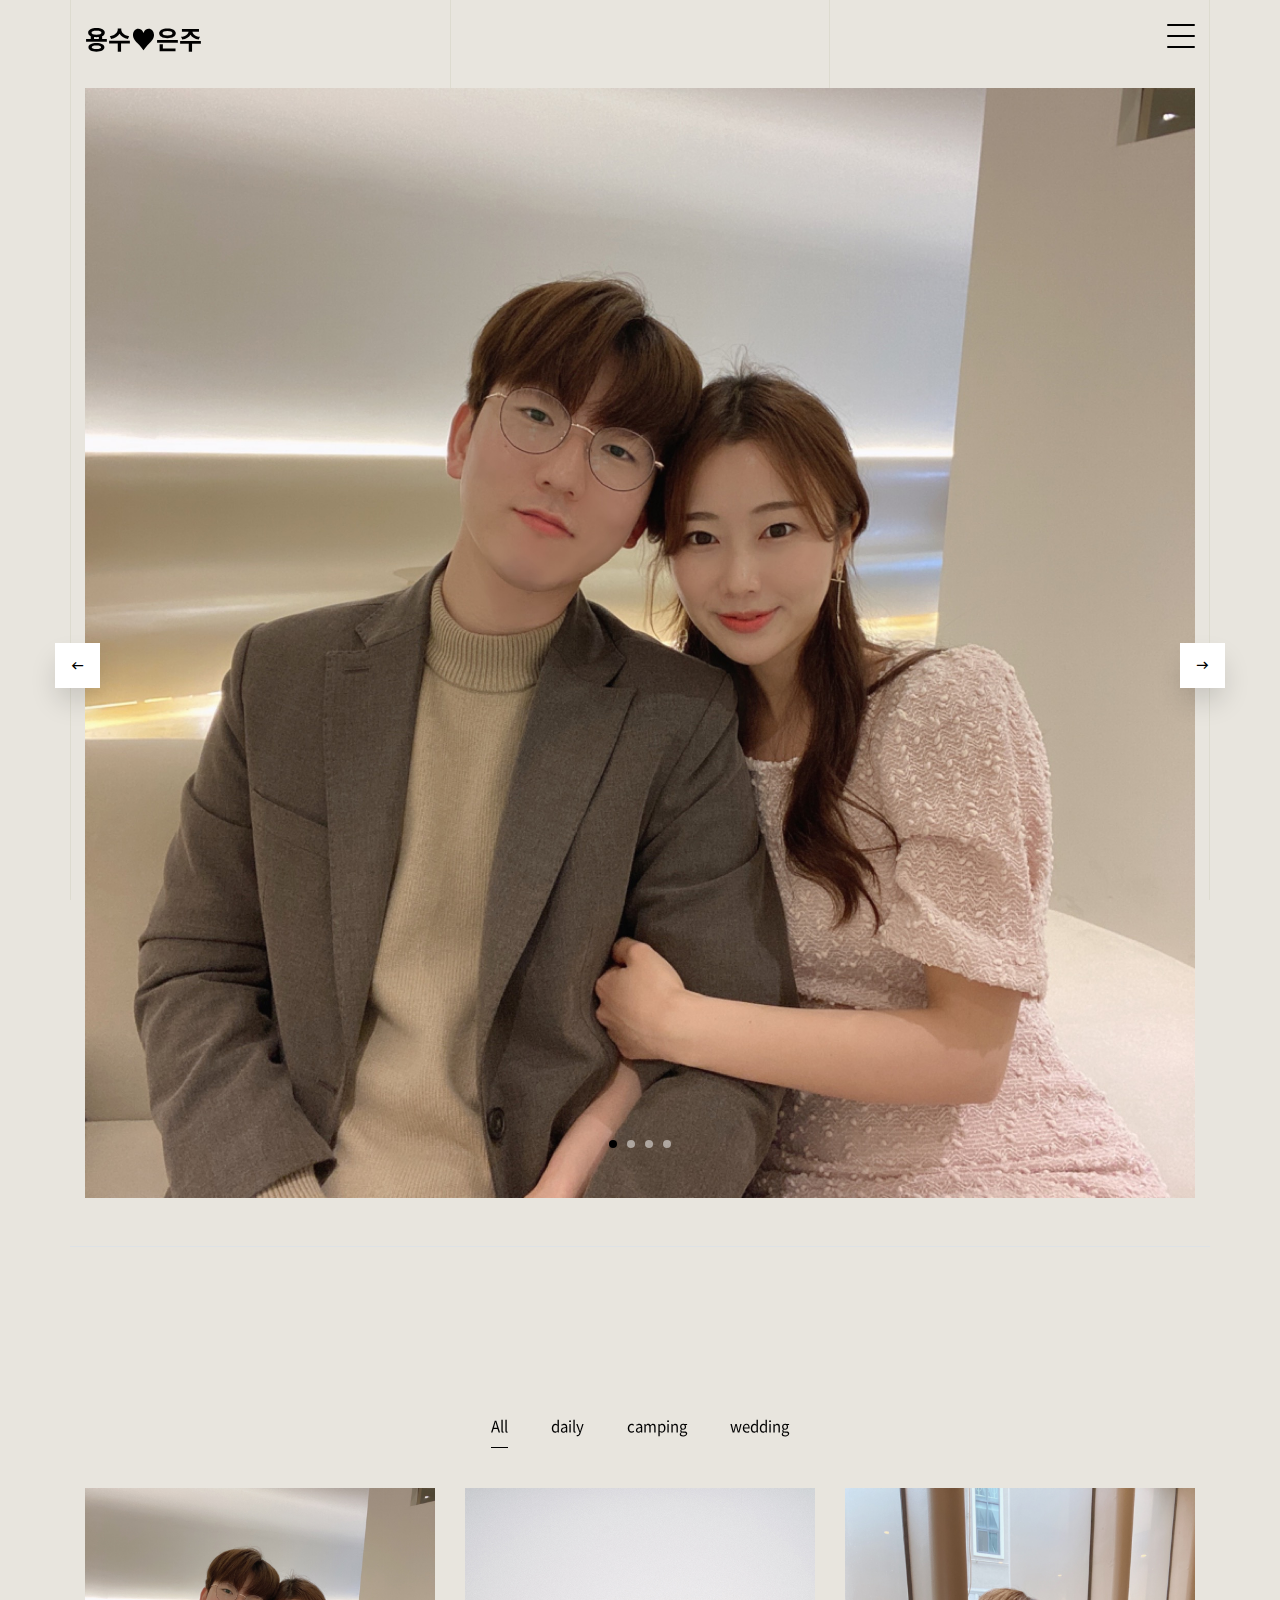
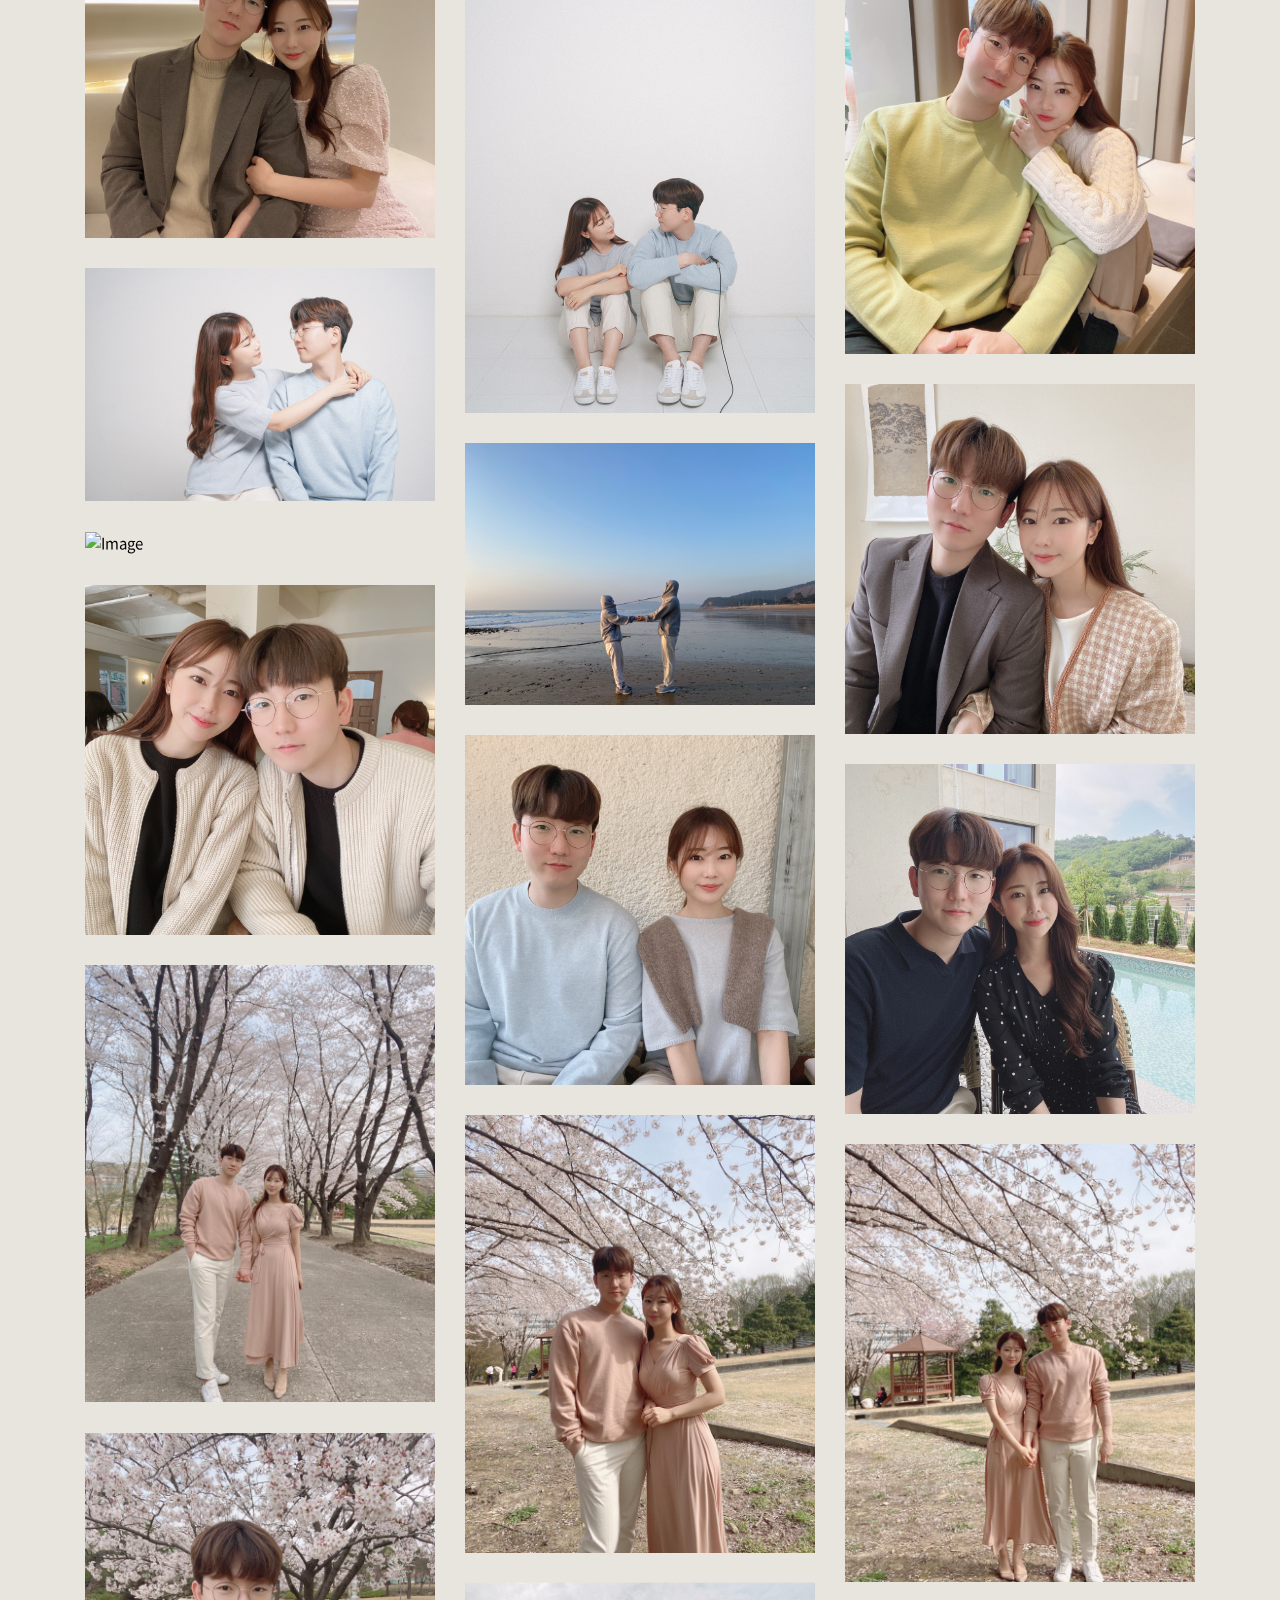
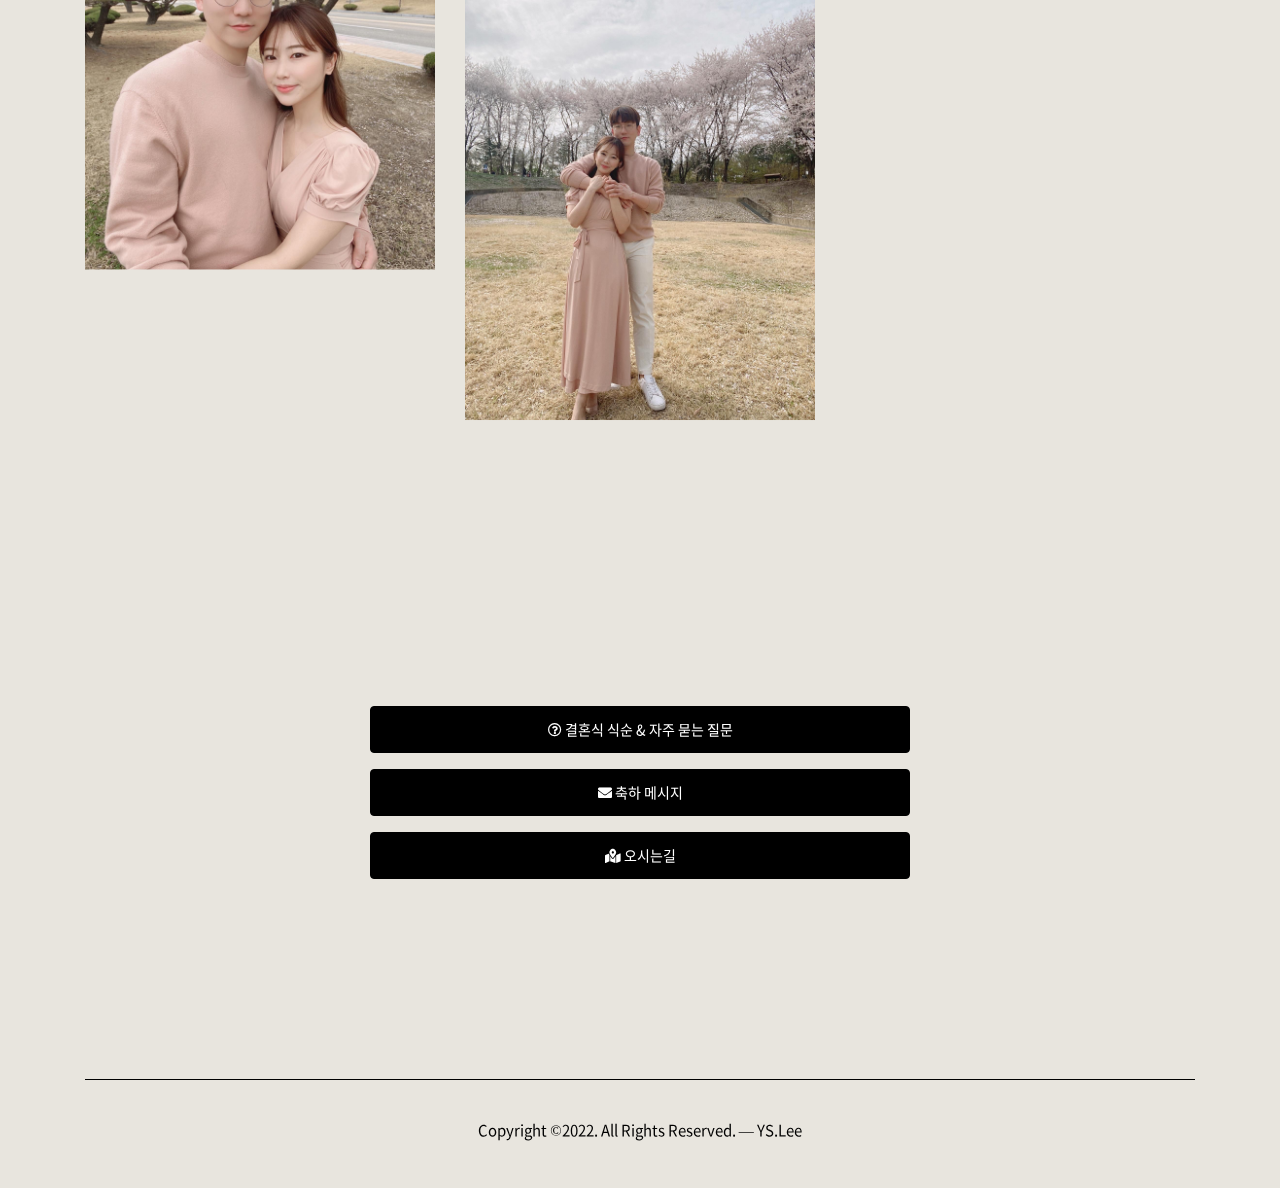
==== commit 301596c8: "서브 페이지 작업중" ====
--- a/gallery.html
+++ b/gallery.html
@@ -20,7 +20,7 @@
 
   <link rel="stylesheet" href="https://cdnjs.cloudflare.com/ajax/libs/font-awesome/5.8.2/css/all.min.css"/>
 
-  <title>♥ | 용수♥은주</title>
+  <title>갤러리 | 용수♥은주</title>
 </head>
 <body>
   <div class="lines-wrap">
@@ -45,11 +45,18 @@
         <a href="index.html" class="logo float-left m-0">용수♥은주</a>
 
         <ul class="js-clone-nav d-none d-lg-inline-noone text-left site-menu">
-          <li><a href="index.html">♥</a></li>
-          <li class="active"><a href="gallery.html">갤러리</a></li>
-          <li><a href="information.html">정보</a></li>
-          <li><a href="#">축하 메시지</a></li>
-          <li><a href="#">오시는길</a></li>
+          <li class="active"><a href="index.html">♥</a></li>
+          <li><a href="gallery.html">갤러리</a></li>
+          <li class="has-children">
+            <a href="#">정보</a>
+            <ul class="dropdown">
+              <li><a href="info_ordr.html">결혼식 식순</a></li>
+              <li><a href="info_travel.html">대전 여행 정보</a></li>
+              <li><a href="info_qna.html">자주 묻는 질문</a></li>
+            </ul>
+          </li>
+          <li><a href="message.html">축하 메시지</a></li>
+          <li><a href="map.html">오시는길</a></li>
         </ul>
 
         <a href="#" class="burger ml-auto float-right site-menu-toggle js-menu-toggle d-inline-block d-lg-block" data-toggle="collapse" data-target="#main-navbar">
@@ -79,7 +86,7 @@
       <div class="filters" data-aos="fade-up" data-aos-delay="100">
         <ul>
           <li class="active" data-filter="*">All</li>
-          <li data-filter=".cafe">cafe</li>
+          <li data-filter=".daily">daily</li>
           <li data-filter=".camping">camping</li>
           <li data-filter=".wedding">wedding</li>
         </ul>
@@ -87,7 +94,7 @@
 
       <div class="filters-content mb-5" data-aos="fade-up" data-aos-delay="200">
         <div class="row grid">
-          <div class="isotope-card col-sm-4 all cafe">
+          <div class="isotope-card col-sm-4 all daily">
             <a href="img/a1.jpg" data-fancybox="gal">
               <img src="img/a1.jpg" alt="Image" class="img-fluid">
               <div class="contents">
@@ -107,7 +114,7 @@
             </a>
           </div>
 
-          <div class="isotope-card col-sm-4 all cafe">
+          <div class="isotope-card col-sm-4 all daily">
             <a href="img/q1.jpg" data-fancybox="gal">
               <img src="img/q1.jpg" alt="Image" class="img-fluid">
               <div class="contents">
@@ -127,7 +134,7 @@
             </a>
           </div>
 
-          <div class="isotope-card col-sm-4 all cafe">
+          <div class="isotope-card col-sm-4 all daily">
             <a href="img/a2.jpg" data-fancybox="gal">
               <img src="img/a2.jpg" alt="Image" class="img-fluid">
               <div class="contents">
@@ -157,7 +164,7 @@
             </a>
           </div>
 
-          <div class="isotope-card col-sm-4 all cafe">
+          <div class="isotope-card col-sm-4 all daily">
             <a href="img/a3.jpg" data-fancybox="gal">
               <img src="img/a3.jpg" alt="Image" class="img-fluid">
               <div class="contents">
@@ -167,7 +174,7 @@
             </a>
           </div>
 
-          <div class="isotope-card col-sm-4 all cafe">
+          <div class="isotope-card col-sm-4 all daily">
             <a href="img/a4.jpg" data-fancybox="gal">
               <img src="img/a4.jpg" alt="Image" class="img-fluid">
               <div class="contents">
@@ -177,12 +184,62 @@
             </a>
           </div>
 
-          <div class="isotope-card col-sm-4 all cafe">
+          <div class="isotope-card col-sm-4 all daily">
             <a href="img/a5.jpg" data-fancybox="gal">
               <img src="img/a5.jpg" alt="Image" class="img-fluid">
               <div class="contents">
                 <h3>2021.01</h3>
                 <div class="cat">카페</div>
+              </div>
+            </a>
+          </div>
+
+          <div class="isotope-card col-sm-4 all daily">
+            <a href="img/b1.jpg" data-fancybox="gal">
+              <img src="img/b1.jpg" alt="Image" class="img-fluid">
+              <div class="contents">
+                <h3>2021.01</h3>
+                <div class="cat">벚꽃</div>
+              </div>
+            </a>
+          </div>
+
+          <div class="isotope-card col-sm-4 all daily">
+            <a href="img/b2.jpg" data-fancybox="gal">
+              <img src="img/b2.jpg" alt="Image" class="img-fluid">
+              <div class="contents">
+                <h3>2021.01</h3>
+                <div class="cat">벚꽃</div>
+              </div>
+            </a>
+          </div>
+
+          <div class="isotope-card col-sm-4 all daily">
+            <a href="img/b3.jpg" data-fancybox="gal">
+              <img src="img/b3.jpg" alt="Image" class="img-fluid">
+              <div class="contents">
+                <h3>2021.01</h3>
+                <div class="cat">벚꽃</div>
+              </div>
+            </a>
+          </div>
+
+          <div class="isotope-card col-sm-4 all daily">
+            <a href="img/b4.jpg" data-fancybox="gal">
+              <img src="img/b4.jpg" alt="Image" class="img-fluid">
+              <div class="contents">
+                <h3>2021.01</h3>
+                <div class="cat">벚꽃</div>
+              </div>
+            </a>
+          </div>
+
+          <div class="isotope-card col-sm-4 all daily">
+            <a href="img/b5.jpg" data-fancybox="gal">
+              <img src="img/b5.jpg" alt="Image" class="img-fluid">
+              <div class="contents">
+                <h3>2021.01</h3>
+                <div class="cat">벚꽃</div>
               </div>
             </a>
           </div>
@@ -197,9 +254,9 @@
     <div class="container">
       <div class="row justify-content-center mb-4">
         <div class="col-lg-6">
-          <p class="mt-2"><a href="information.html" class="btn btn-primary" style="width: 100%;"><i class="far fa-question-circle"></i> 결혼식 식순 & 자주 묻는 질문</a></p>
-          <p class="mt-2"><a href="#" class="btn btn-primary" style="width: 100%;"><i class="fas fa-envelope"></i> 축하 메시지</a></p>
-          <p class="mt-2"><a href="#" class="btn btn-primary" style="width: 100%;"><i class="fas fa-map-marked-alt"></i> 오시는길</a></p>
+          <p class="mt-2"><a href="info_ordr.html" class="btn btn-primary" style="width: 100%;"><i class="far fa-question-circle"></i> 결혼식 식순 & 자주 묻는 질문</a></p>
+          <p class="mt-2"><a href="message.html" class="btn btn-primary" style="width: 100%;"><i class="fas fa-envelope"></i> 축하 메시지</a></p>
+          <p class="mt-2"><a href="map.html" class="btn btn-primary" style="width: 100%;"><i class="fas fa-map-marked-alt"></i> 오시는길</a></p>
         </div>
       </div>
     </div>
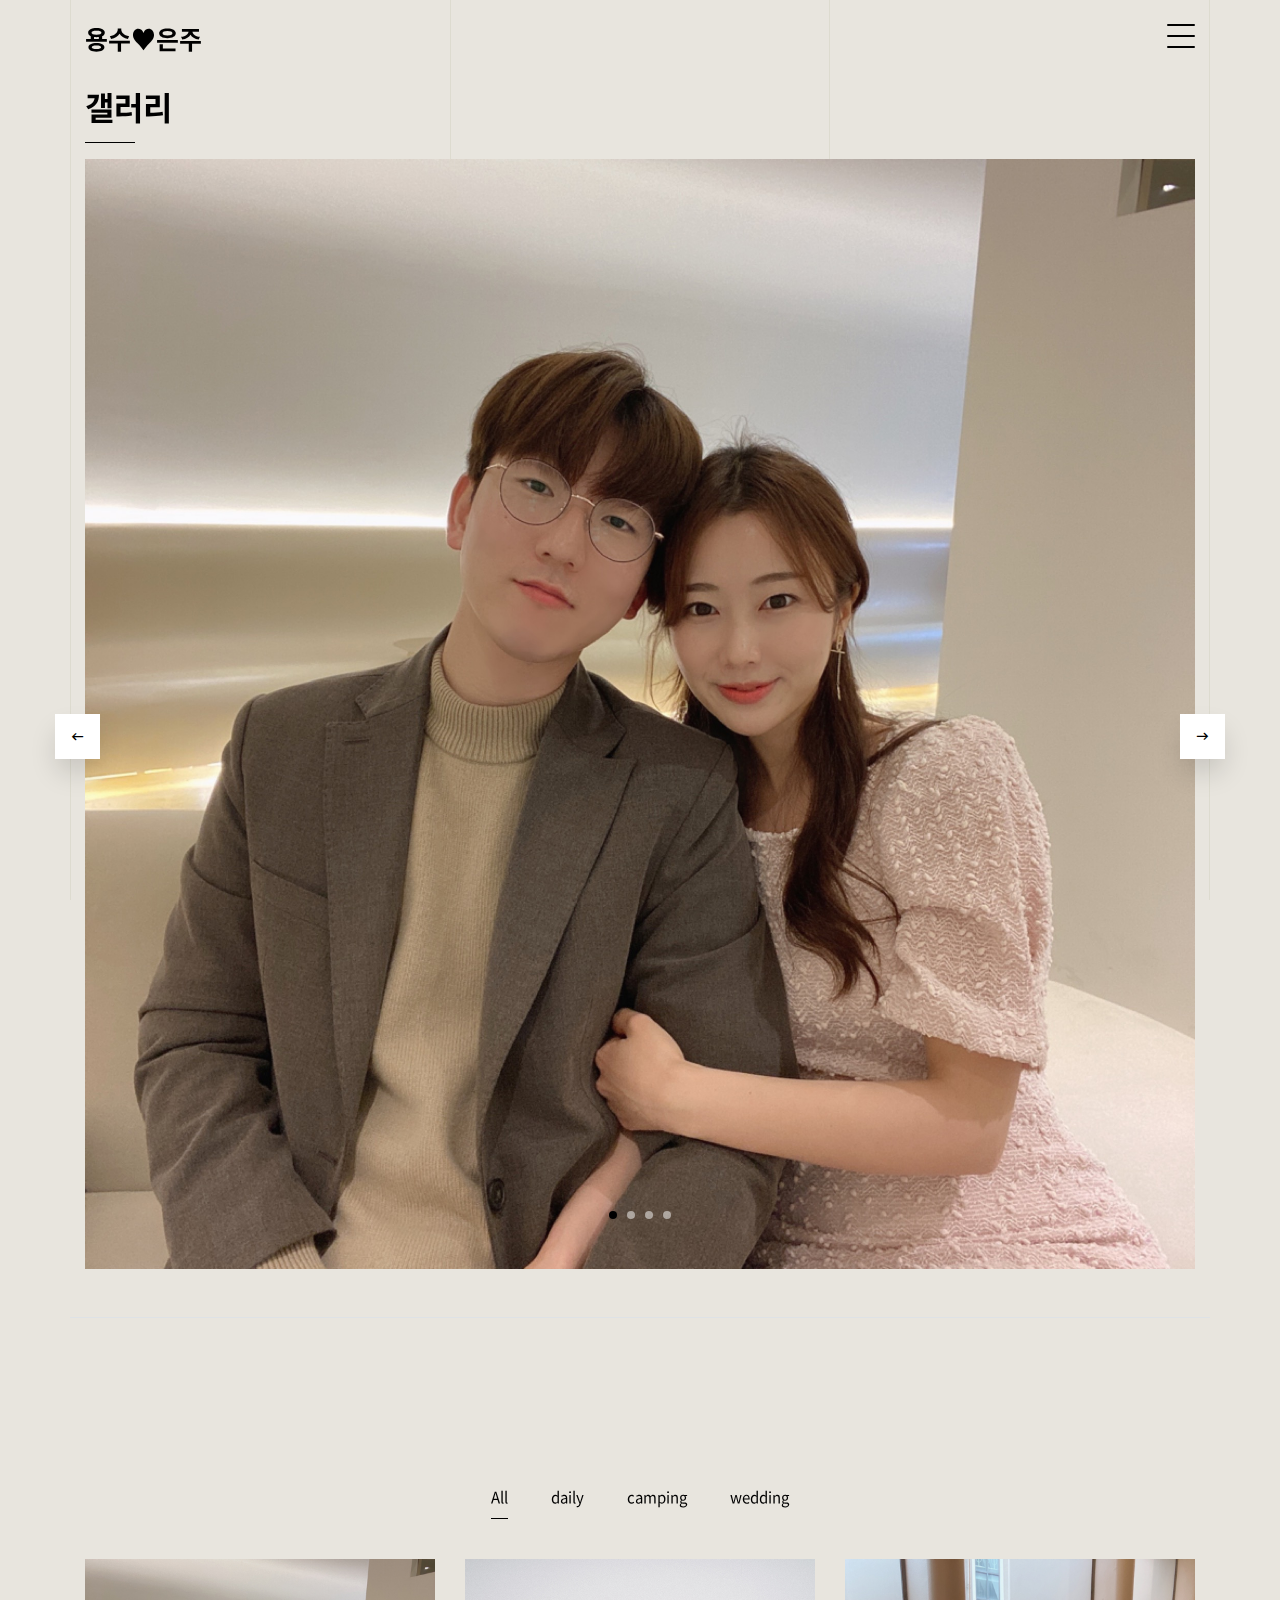
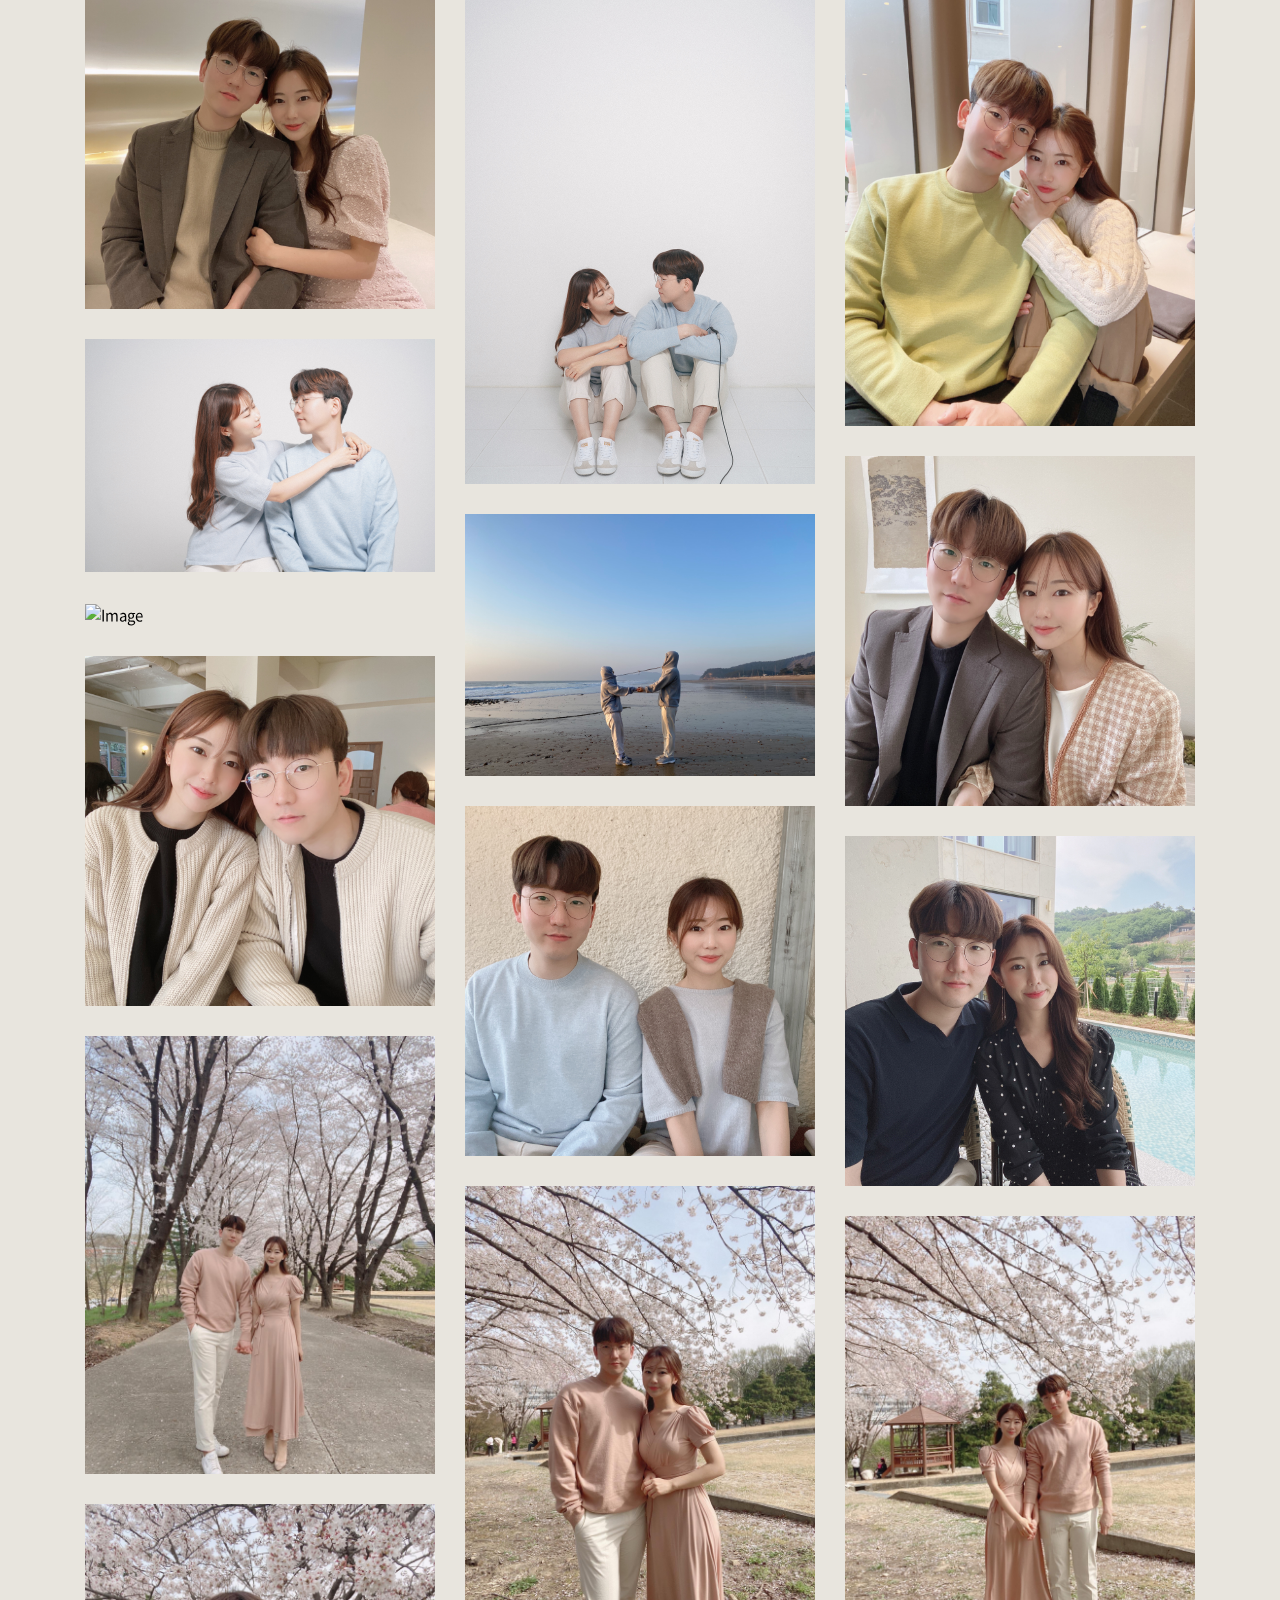
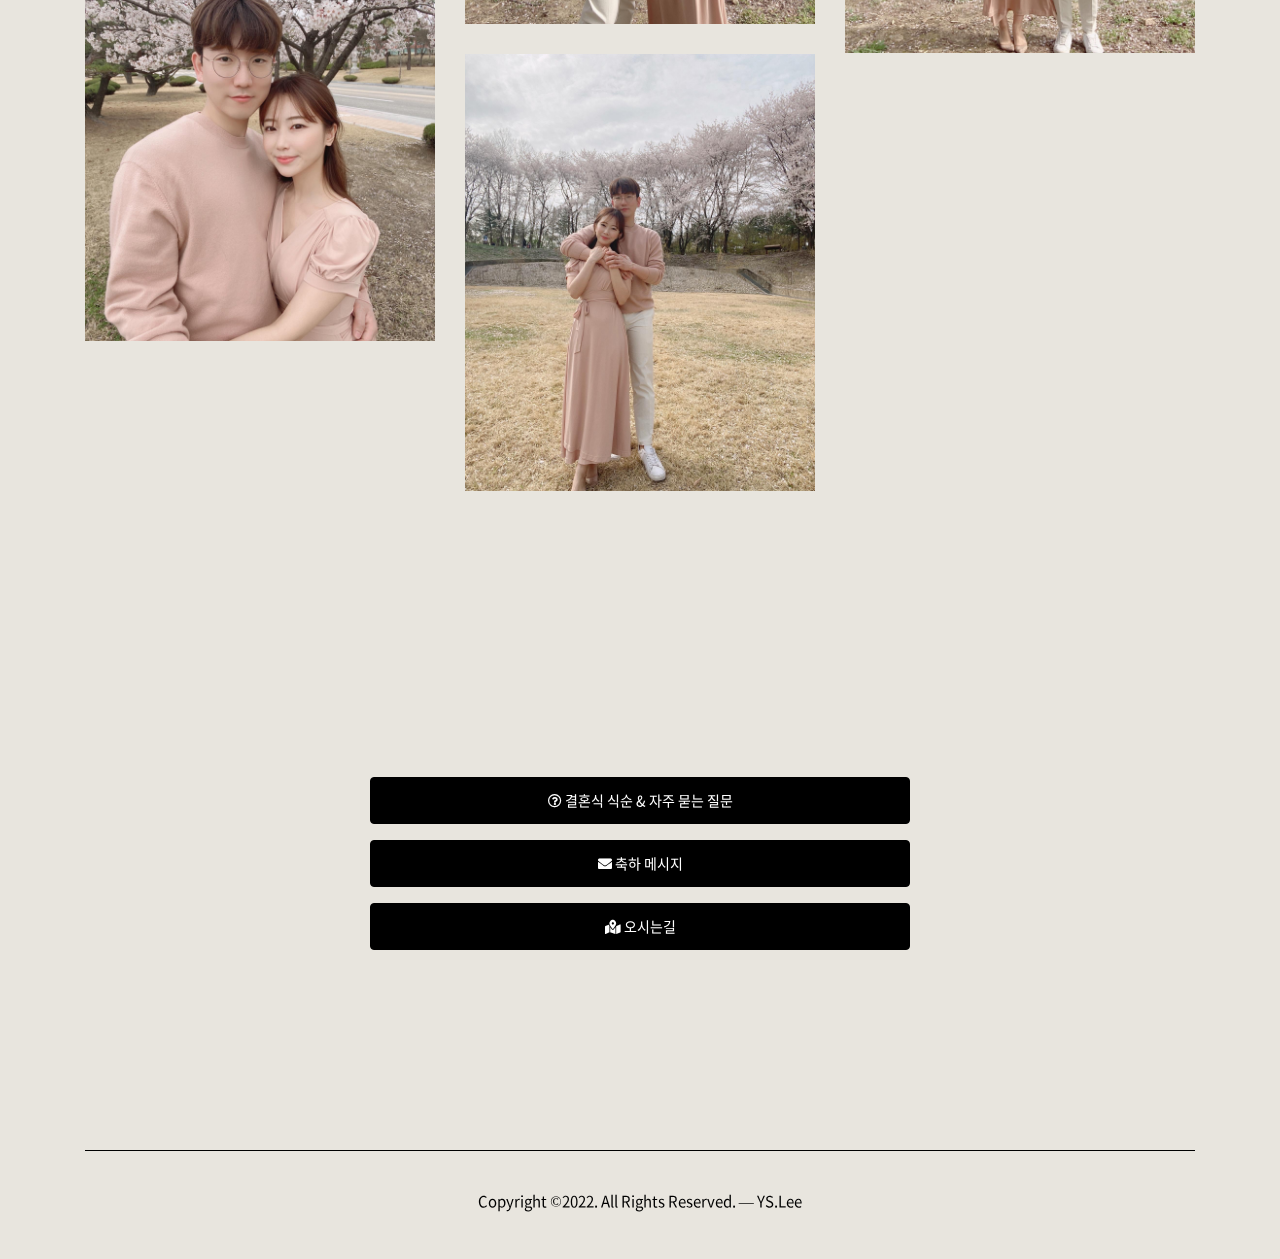
==== commit 3079b8e3: "2차 수정" ====
--- a/gallery.html
+++ b/gallery.html
@@ -69,6 +69,10 @@
 
   <div class="container pt-5 pb-5 mb-5 border-bottom">
     <div class="row">
+      <div class="col-md-6">
+        <h2 class="font-weight-bold">갤러리</h2>
+        <div class="line my-3 me-auto"></div>
+      </div>
       <div class="col-lg-12">
         <div class="main-slider owl-single dots-absolute owl-carousel">
           <img src="img/a1.jpg" alt="Image" class="img-fluid">
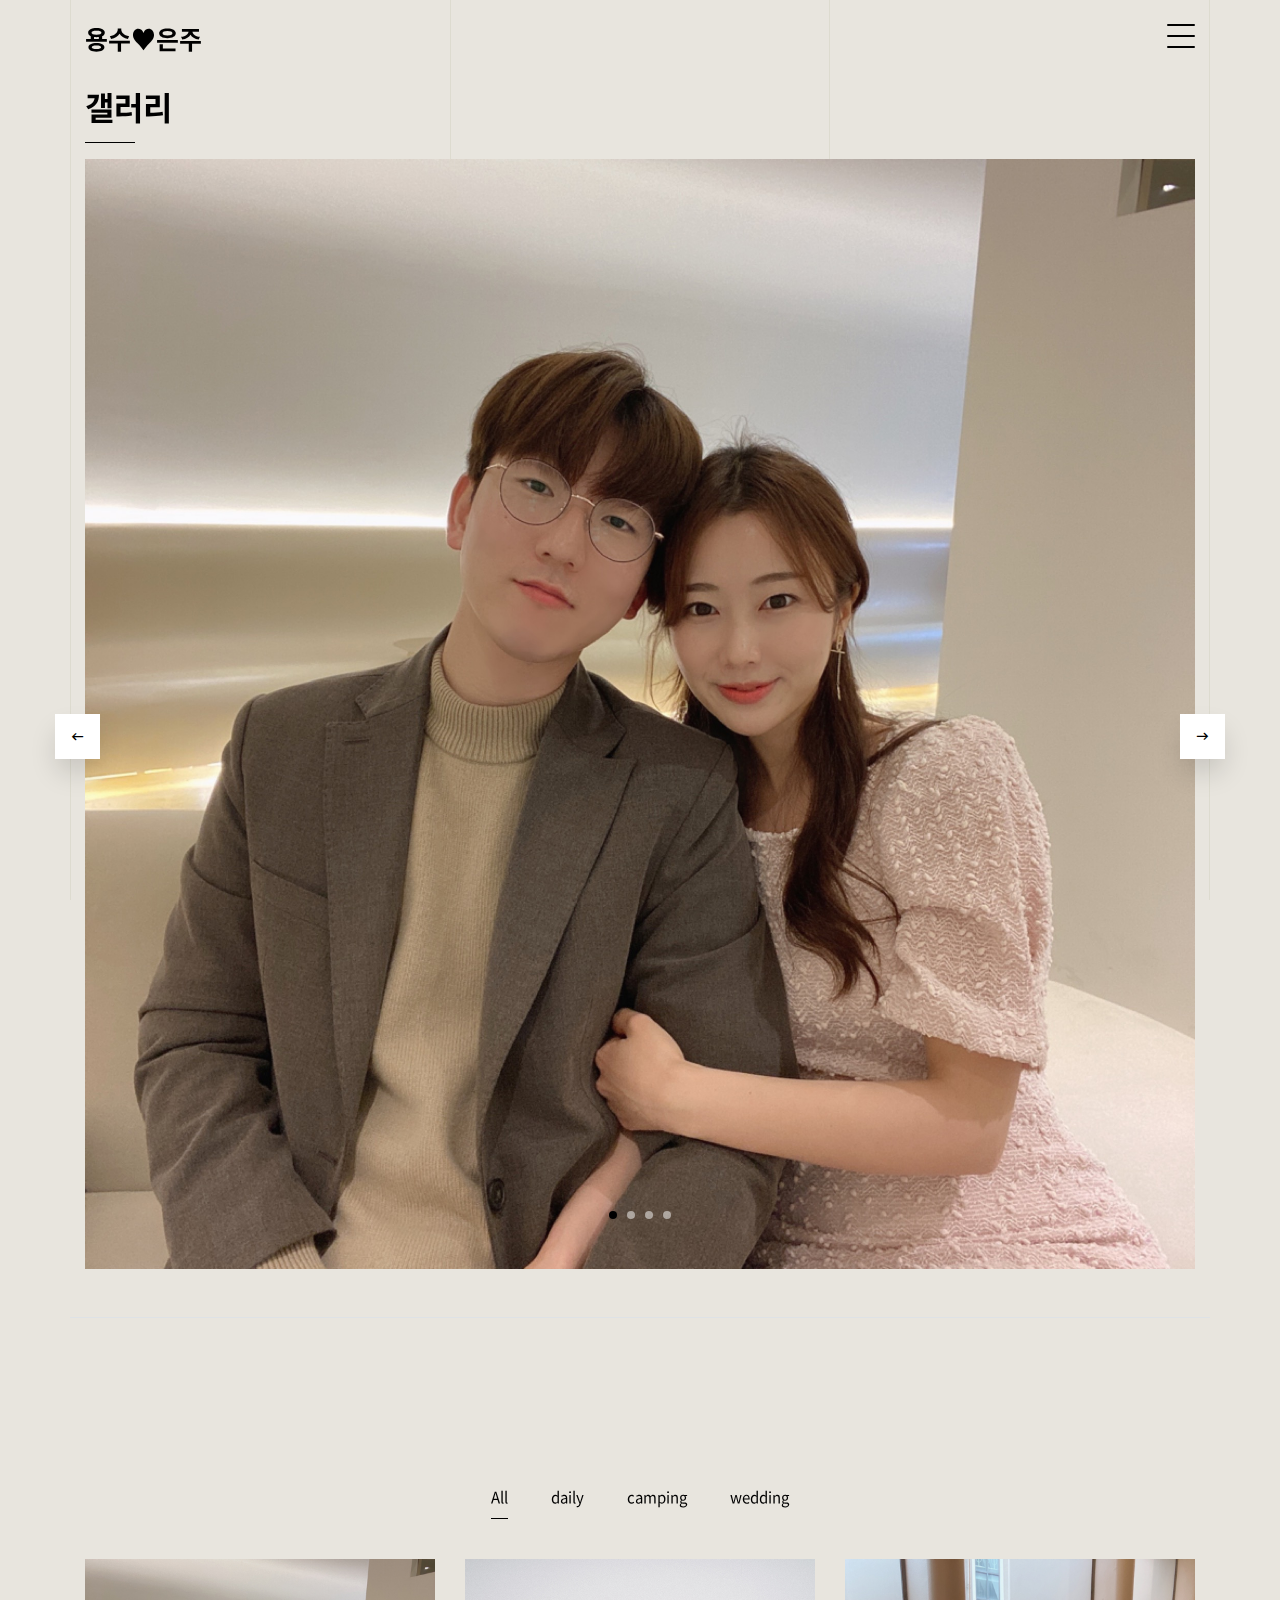
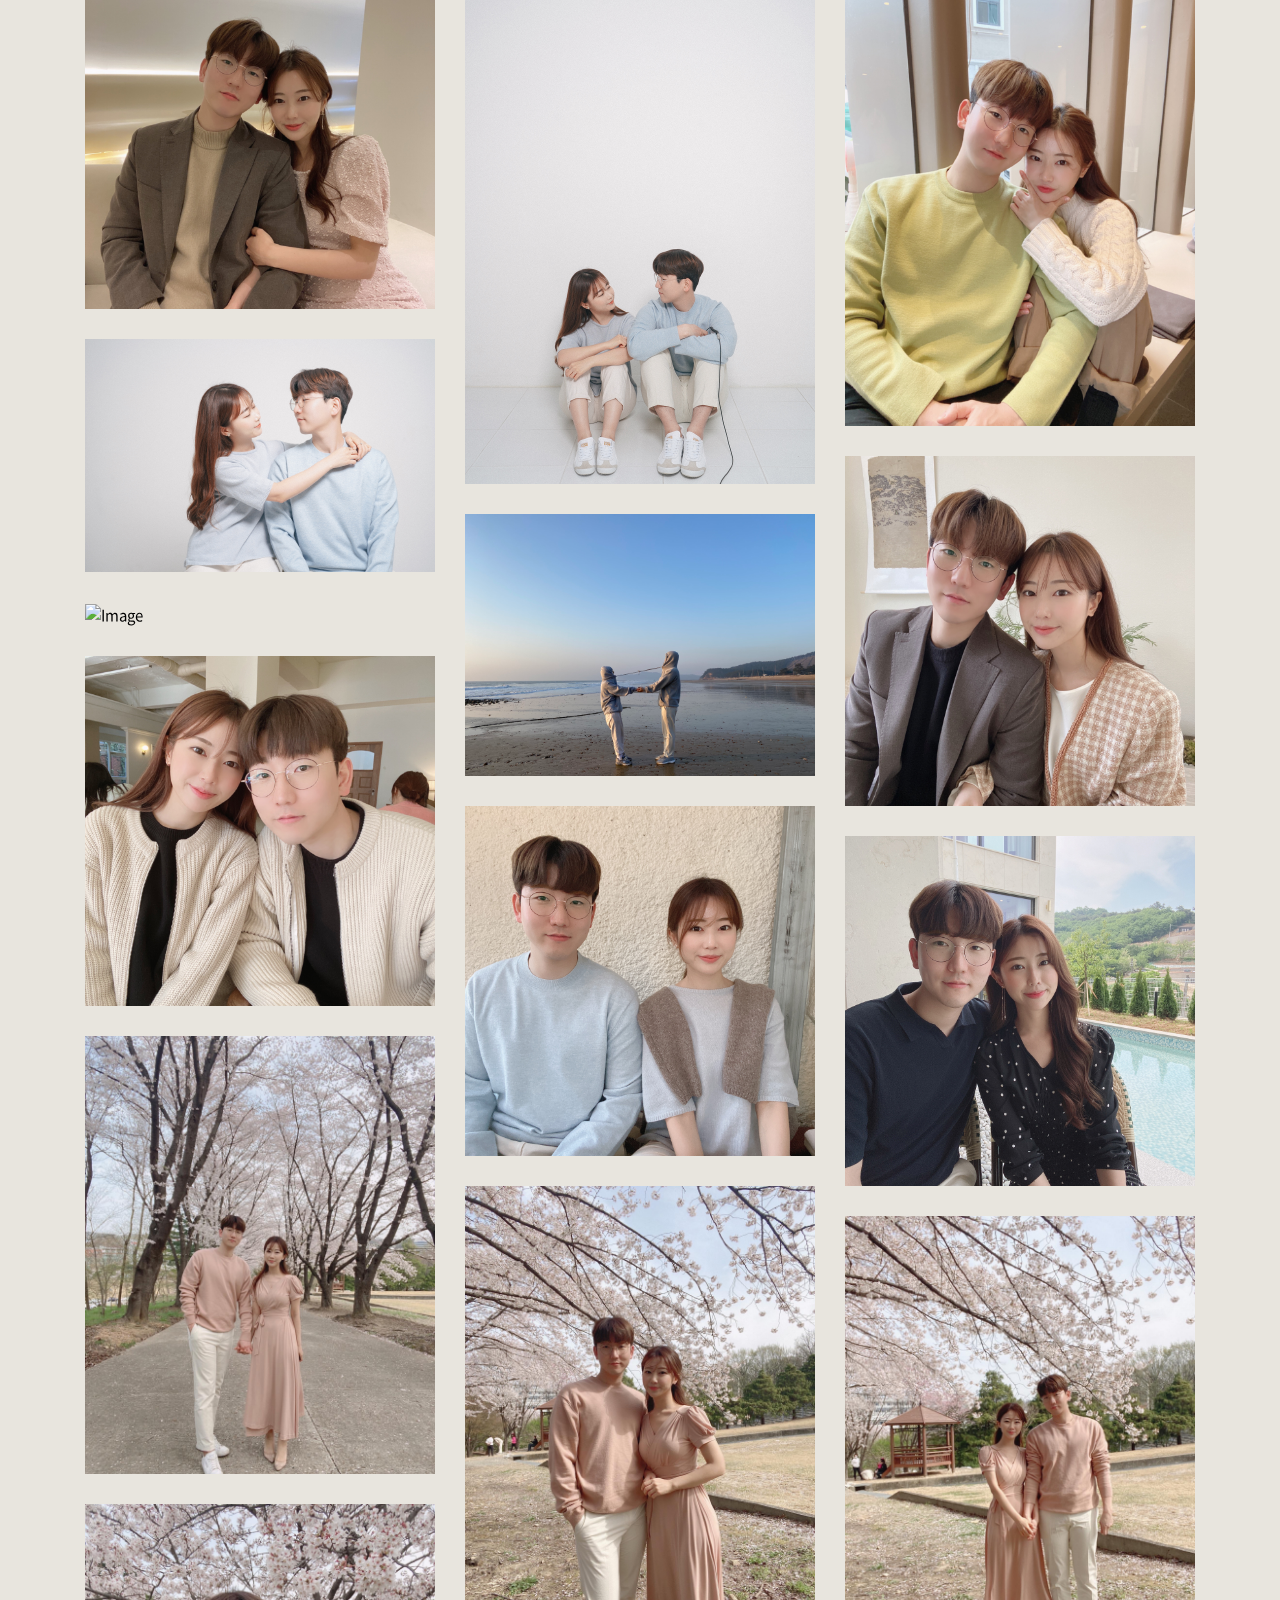
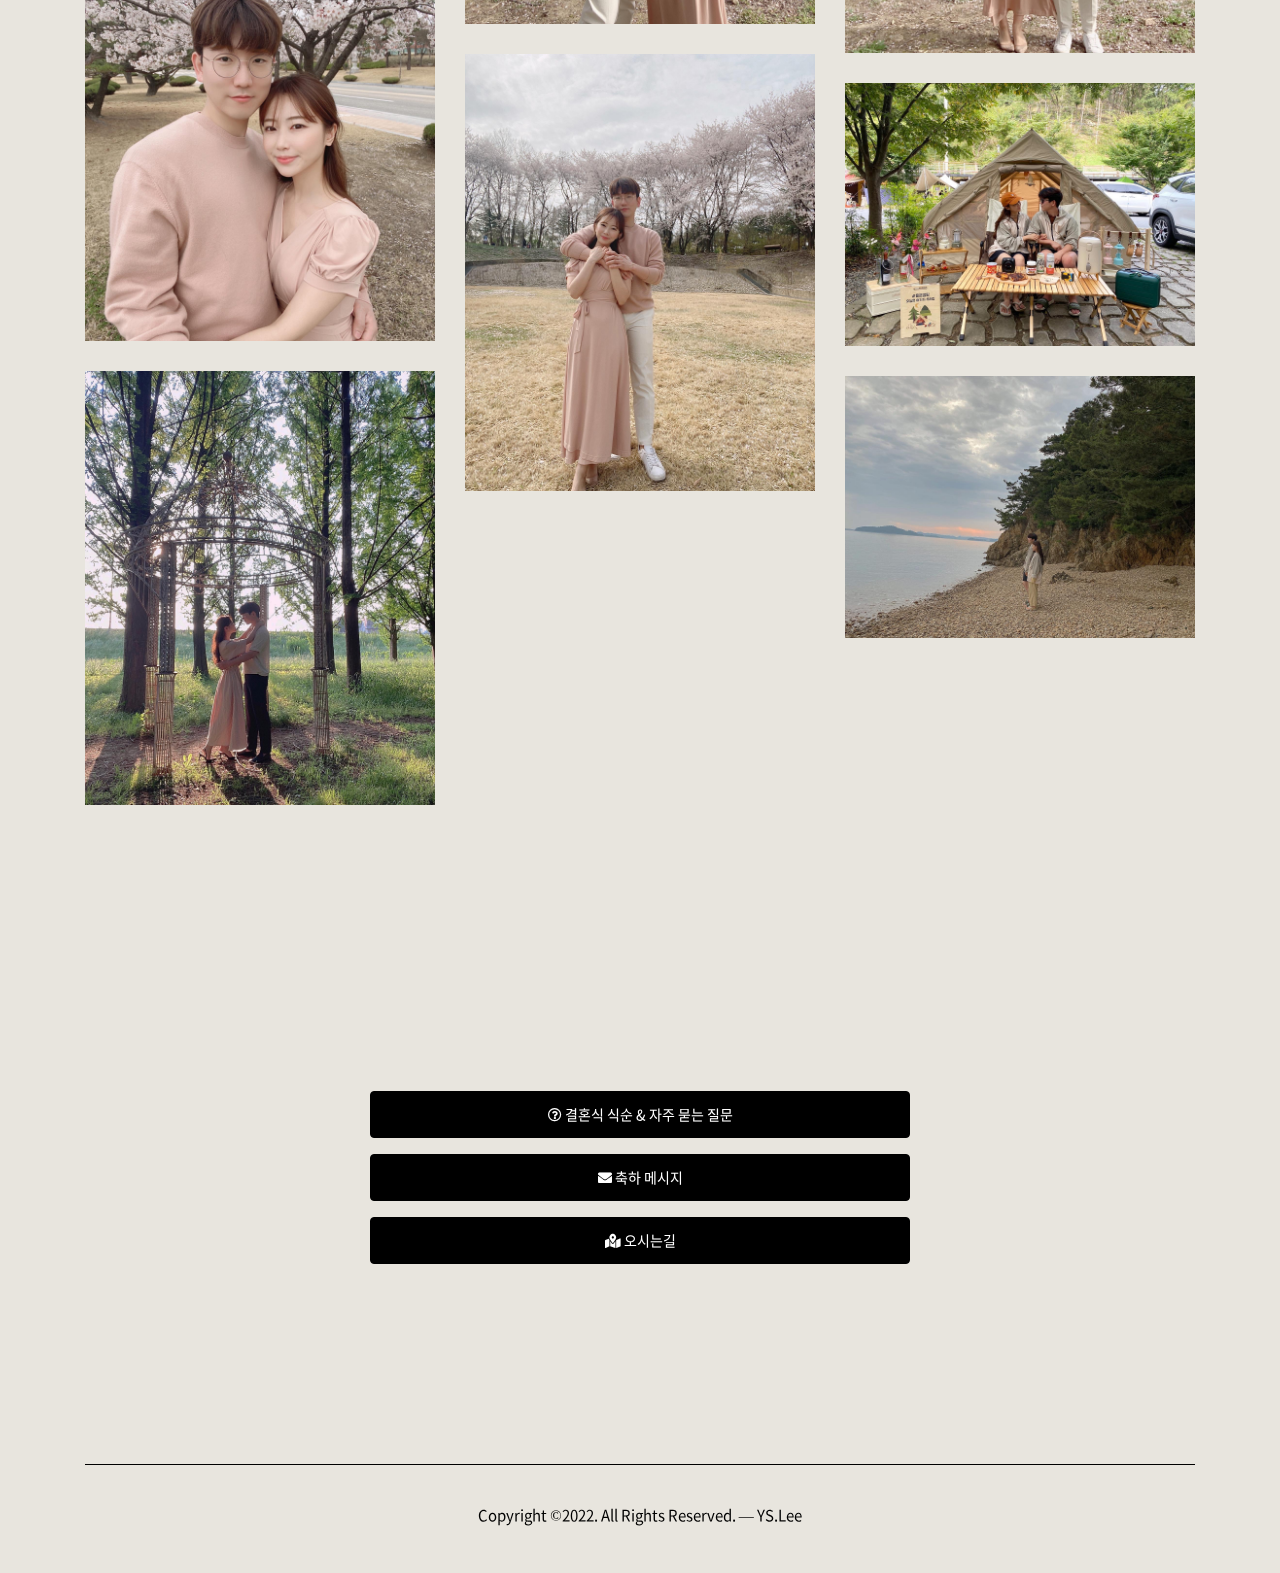
==== commit e40af985: "init" ====
--- a/gallery.html
+++ b/gallery.html
@@ -248,6 +248,36 @@
             </a>
           </div>
 
+          <div class="isotope-card col-sm-4 all camping">
+            <a href="img/k1.jpg" data-fancybox="gal">
+              <img src="img/k1.jpg" alt="Image" class="img-fluid">
+              <div class="contents">
+                <h3>2021.07</h3>
+                <div class="cat">캠핑</div>
+              </div>
+            </a>
+          </div>
+
+          <div class="isotope-card col-sm-4 all daily">
+            <a href="img/k2.jpg" data-fancybox="gal">
+              <img src="img/k2.jpg" alt="Image" class="img-fluid">
+              <div class="contents">
+                <h3>2021.01</h3>
+                <div class="cat">숲</div>
+              </div>
+            </a>
+          </div>
+
+          <div class="isotope-card col-sm-4 all camping">
+            <a href="img/k3.jpg" data-fancybox="gal">
+              <img src="img/k3.jpg" alt="Image" class="img-fluid">
+              <div class="contents">
+                <h3>2021.01</h3>
+                <div class="cat">캠핑</div>
+              </div>
+            </a>
+          </div>
+
         </div>
       </div>
     </div>
